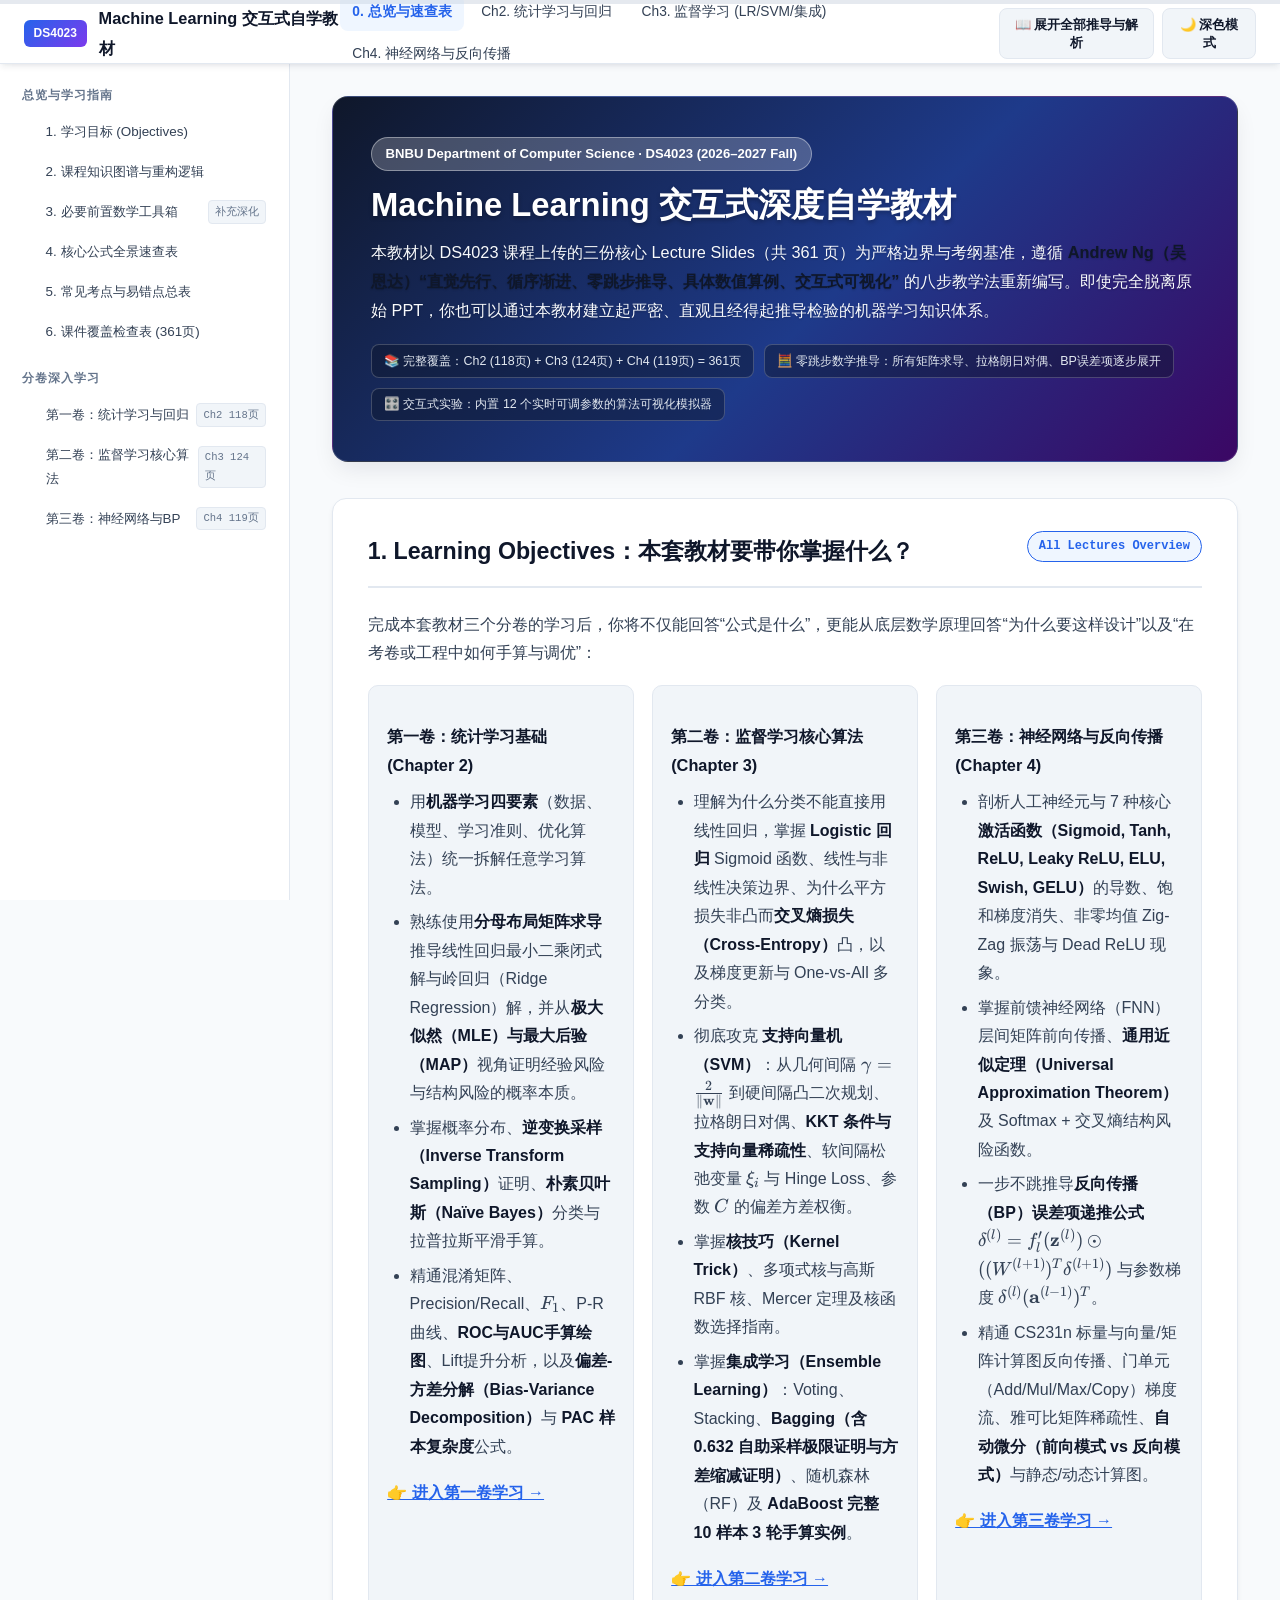
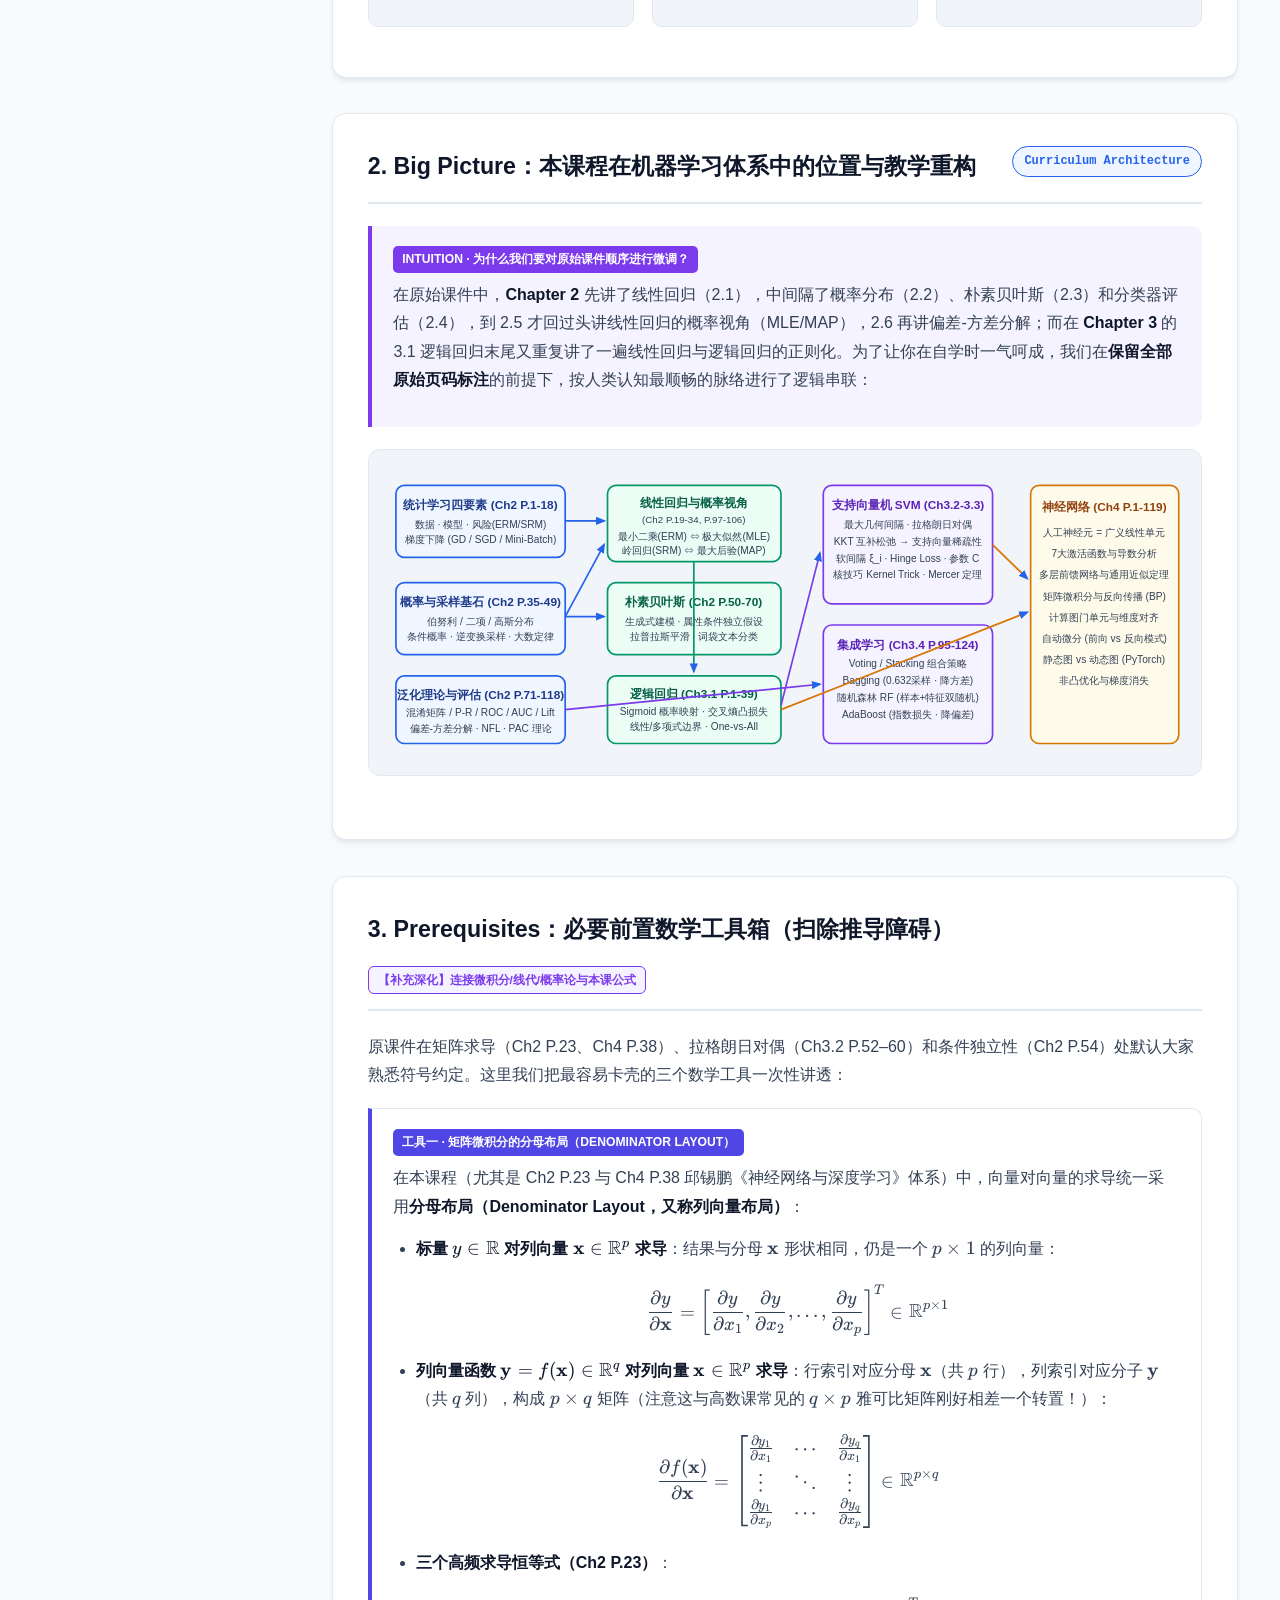
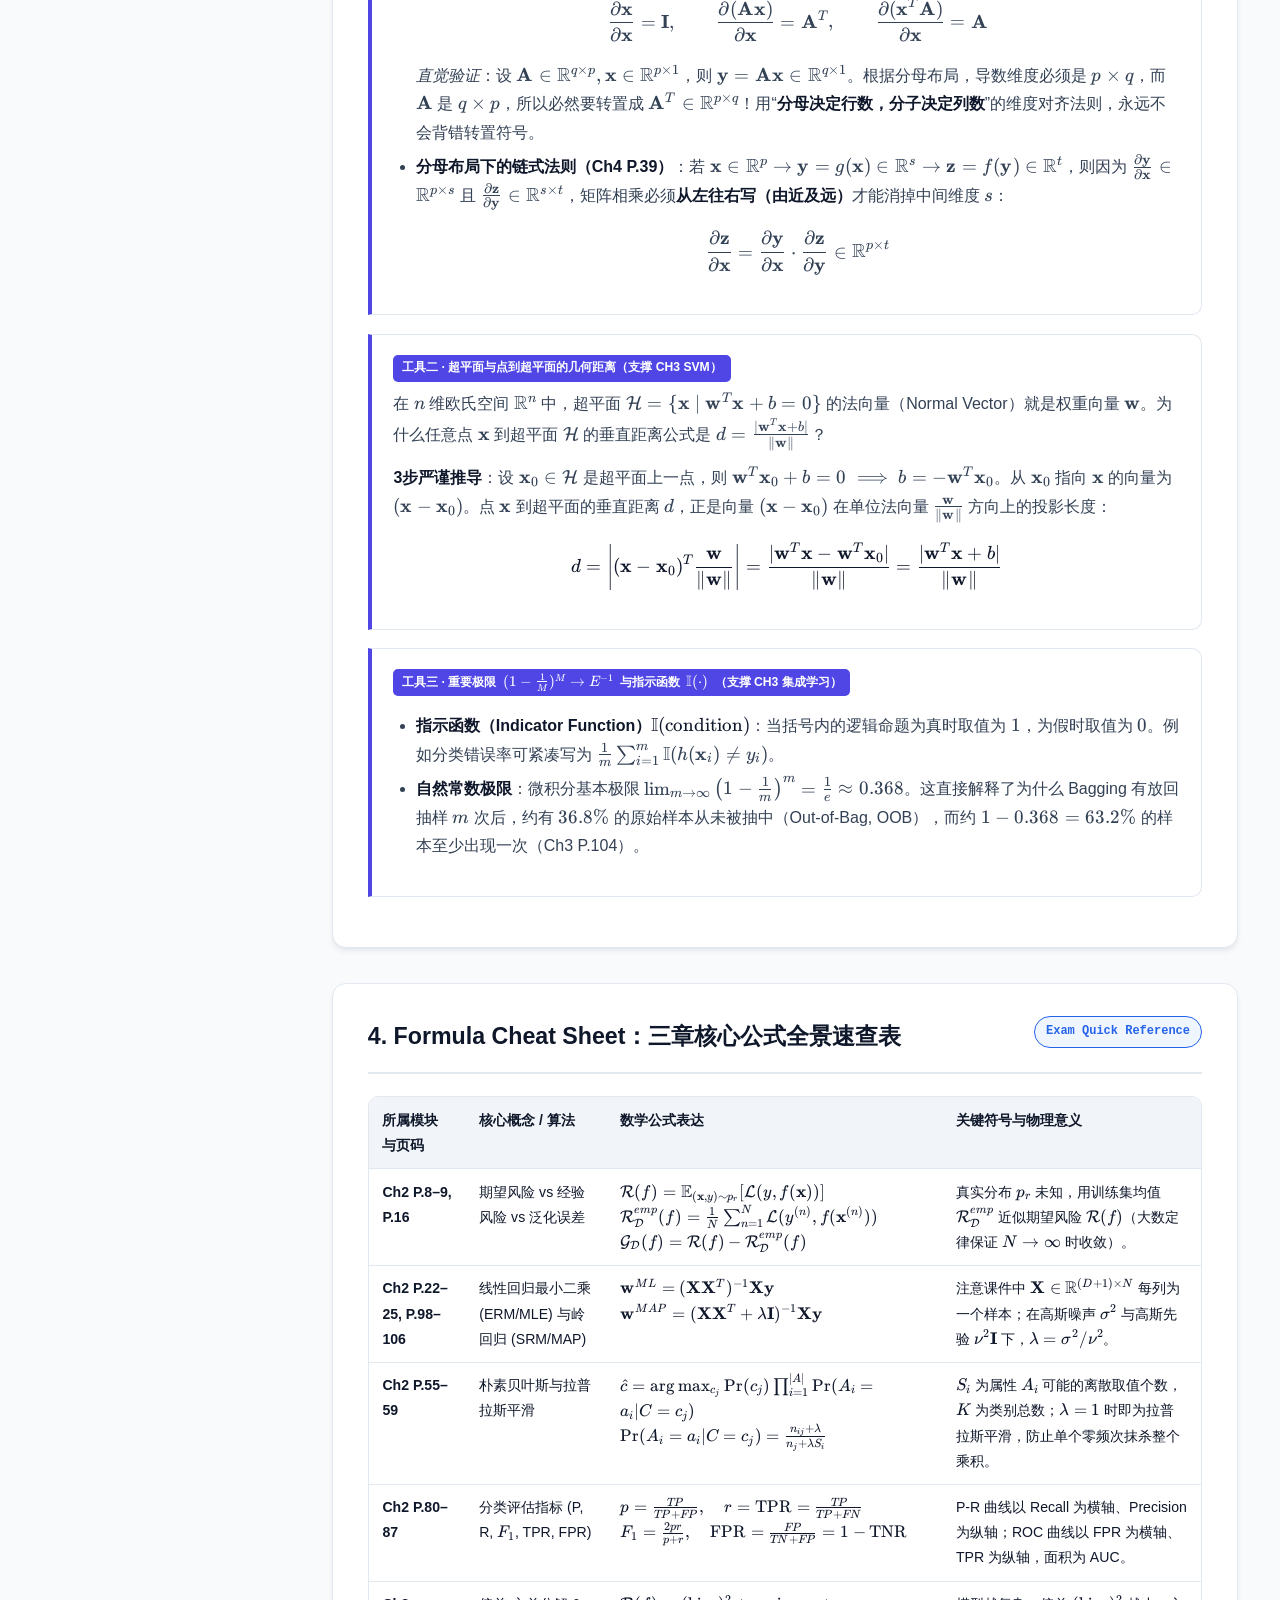
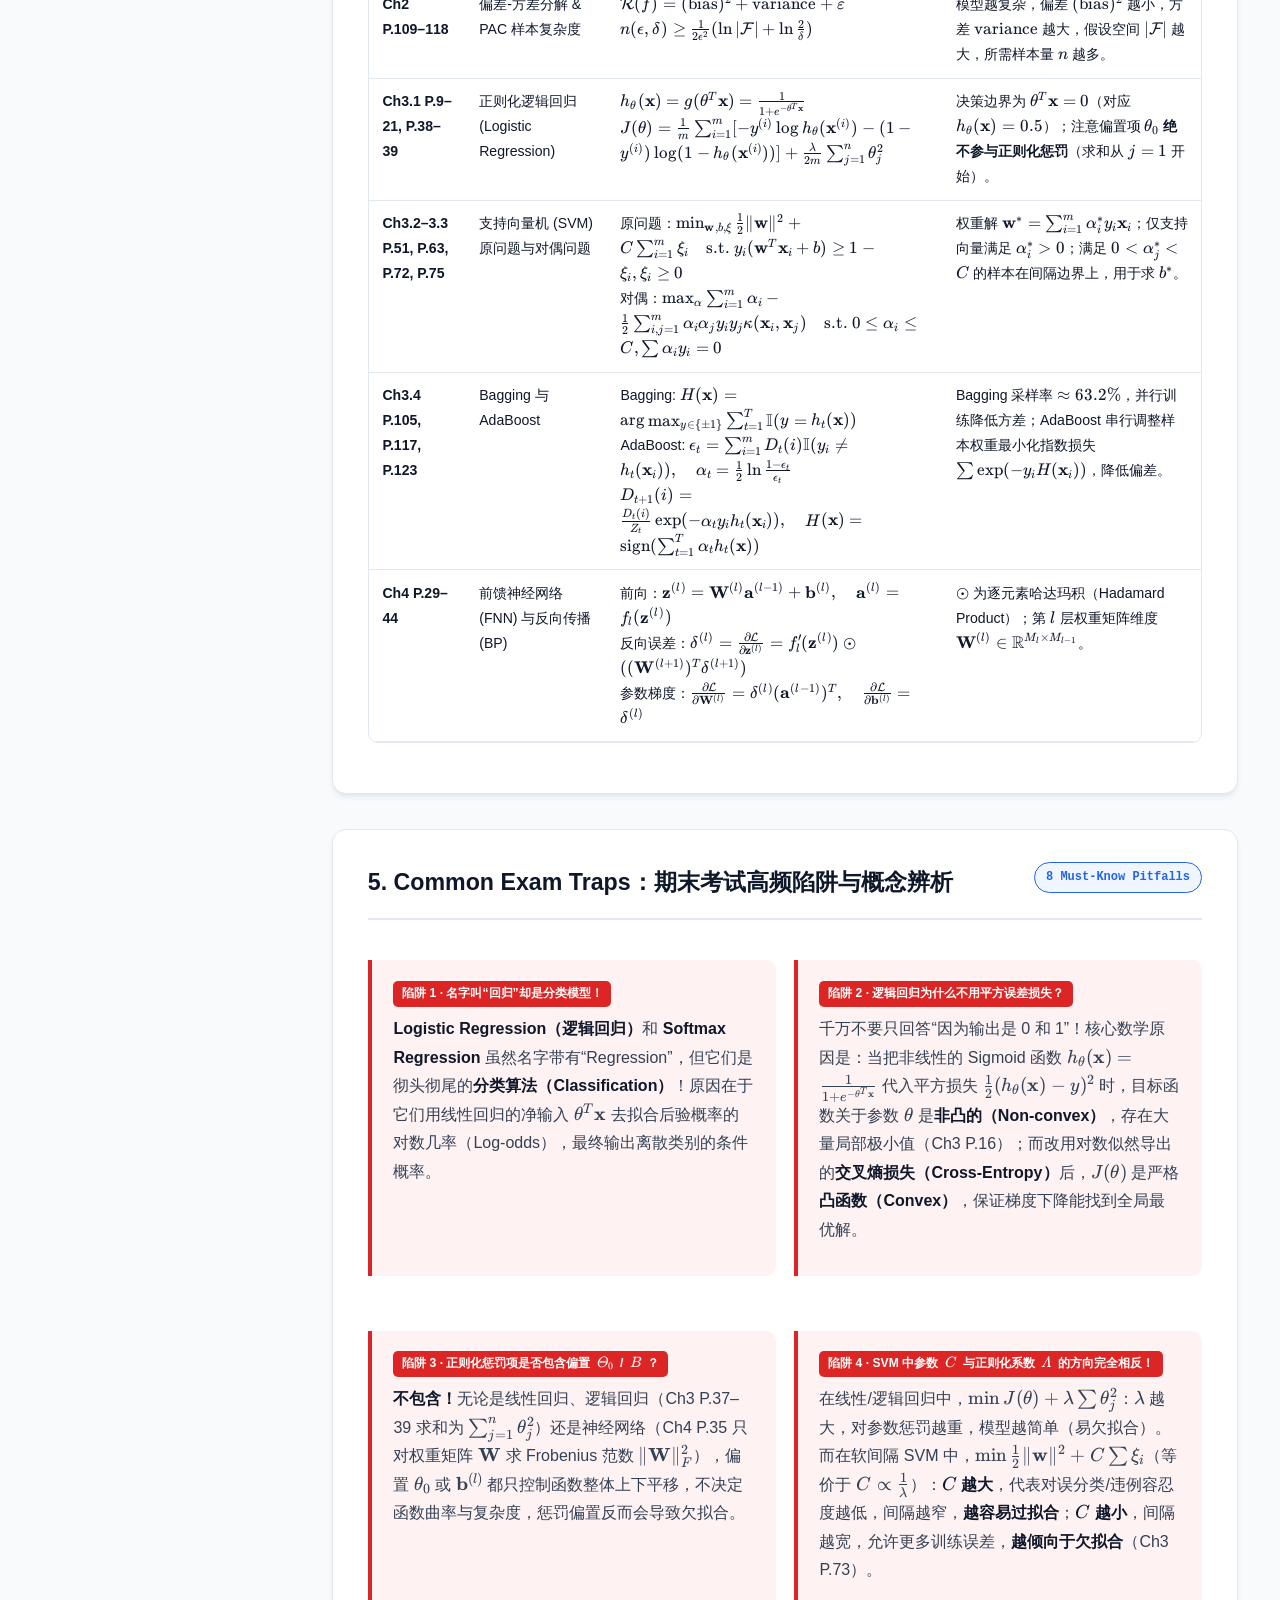
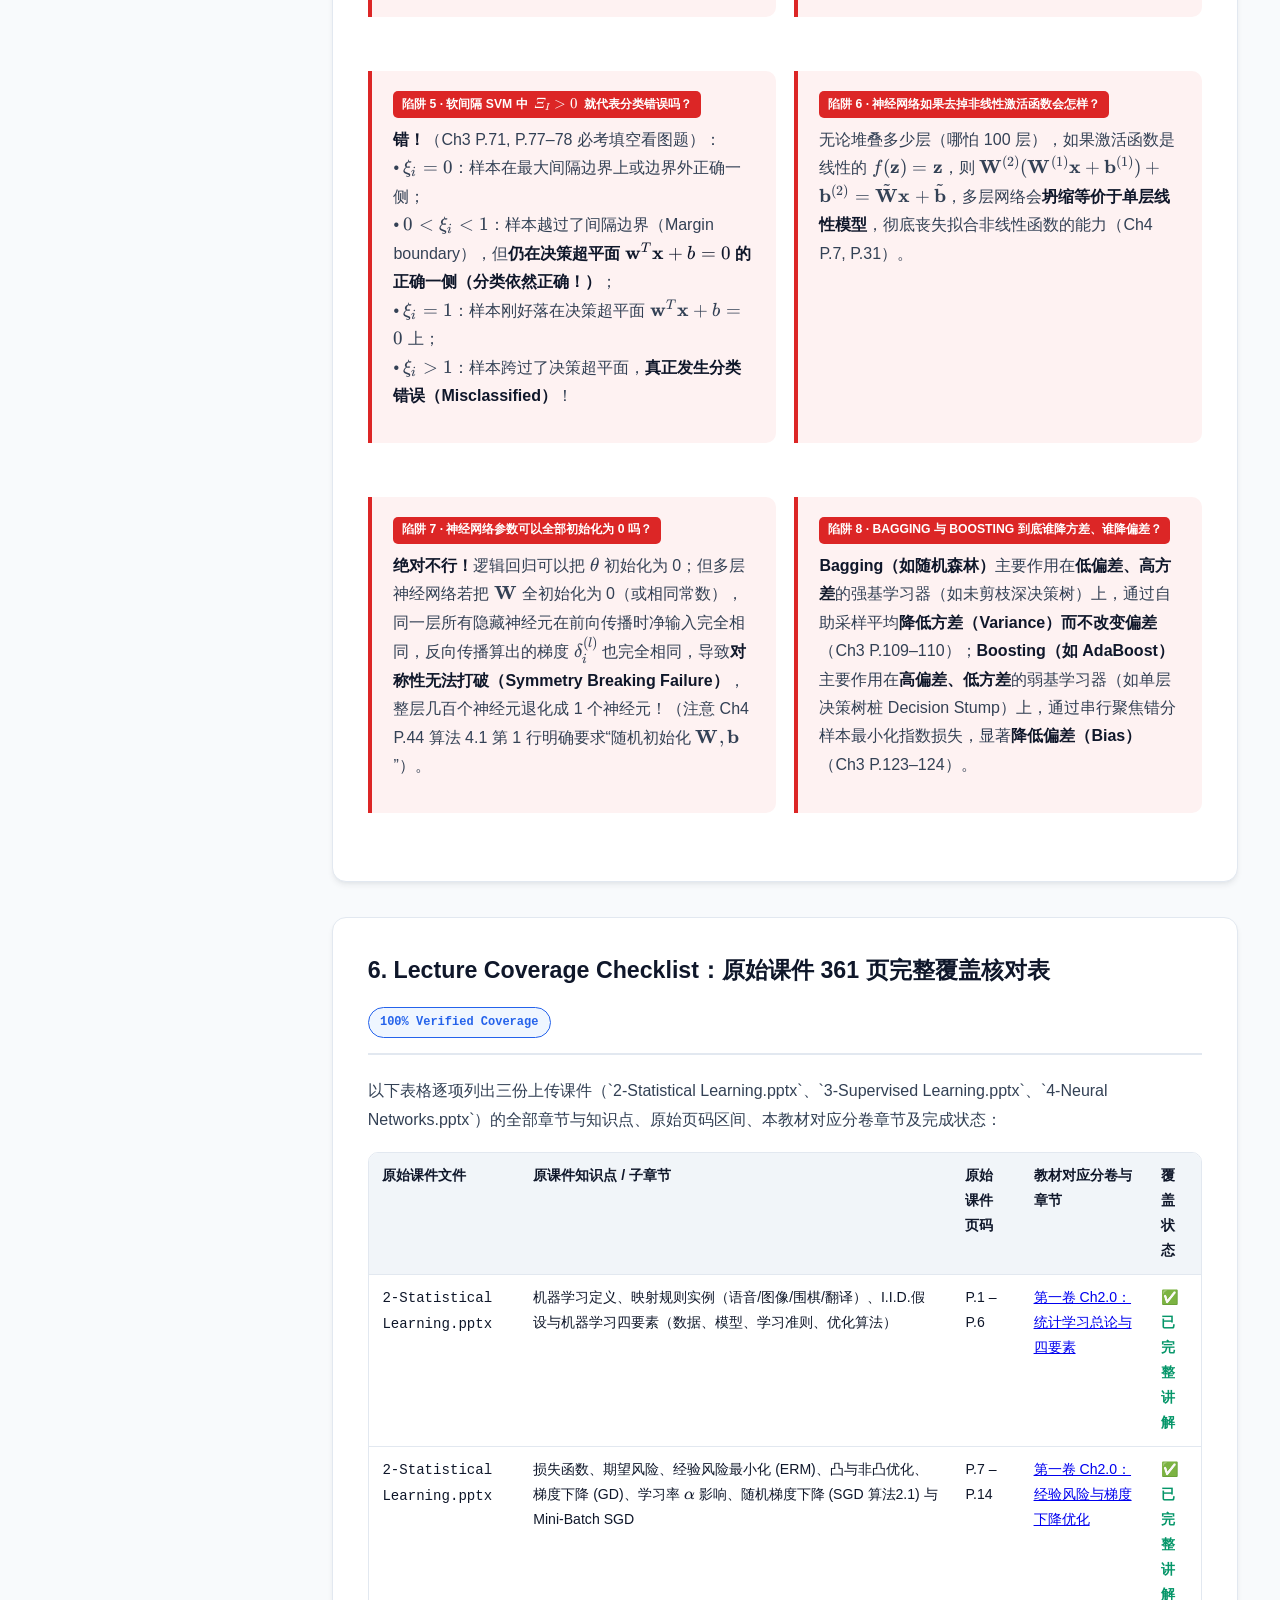
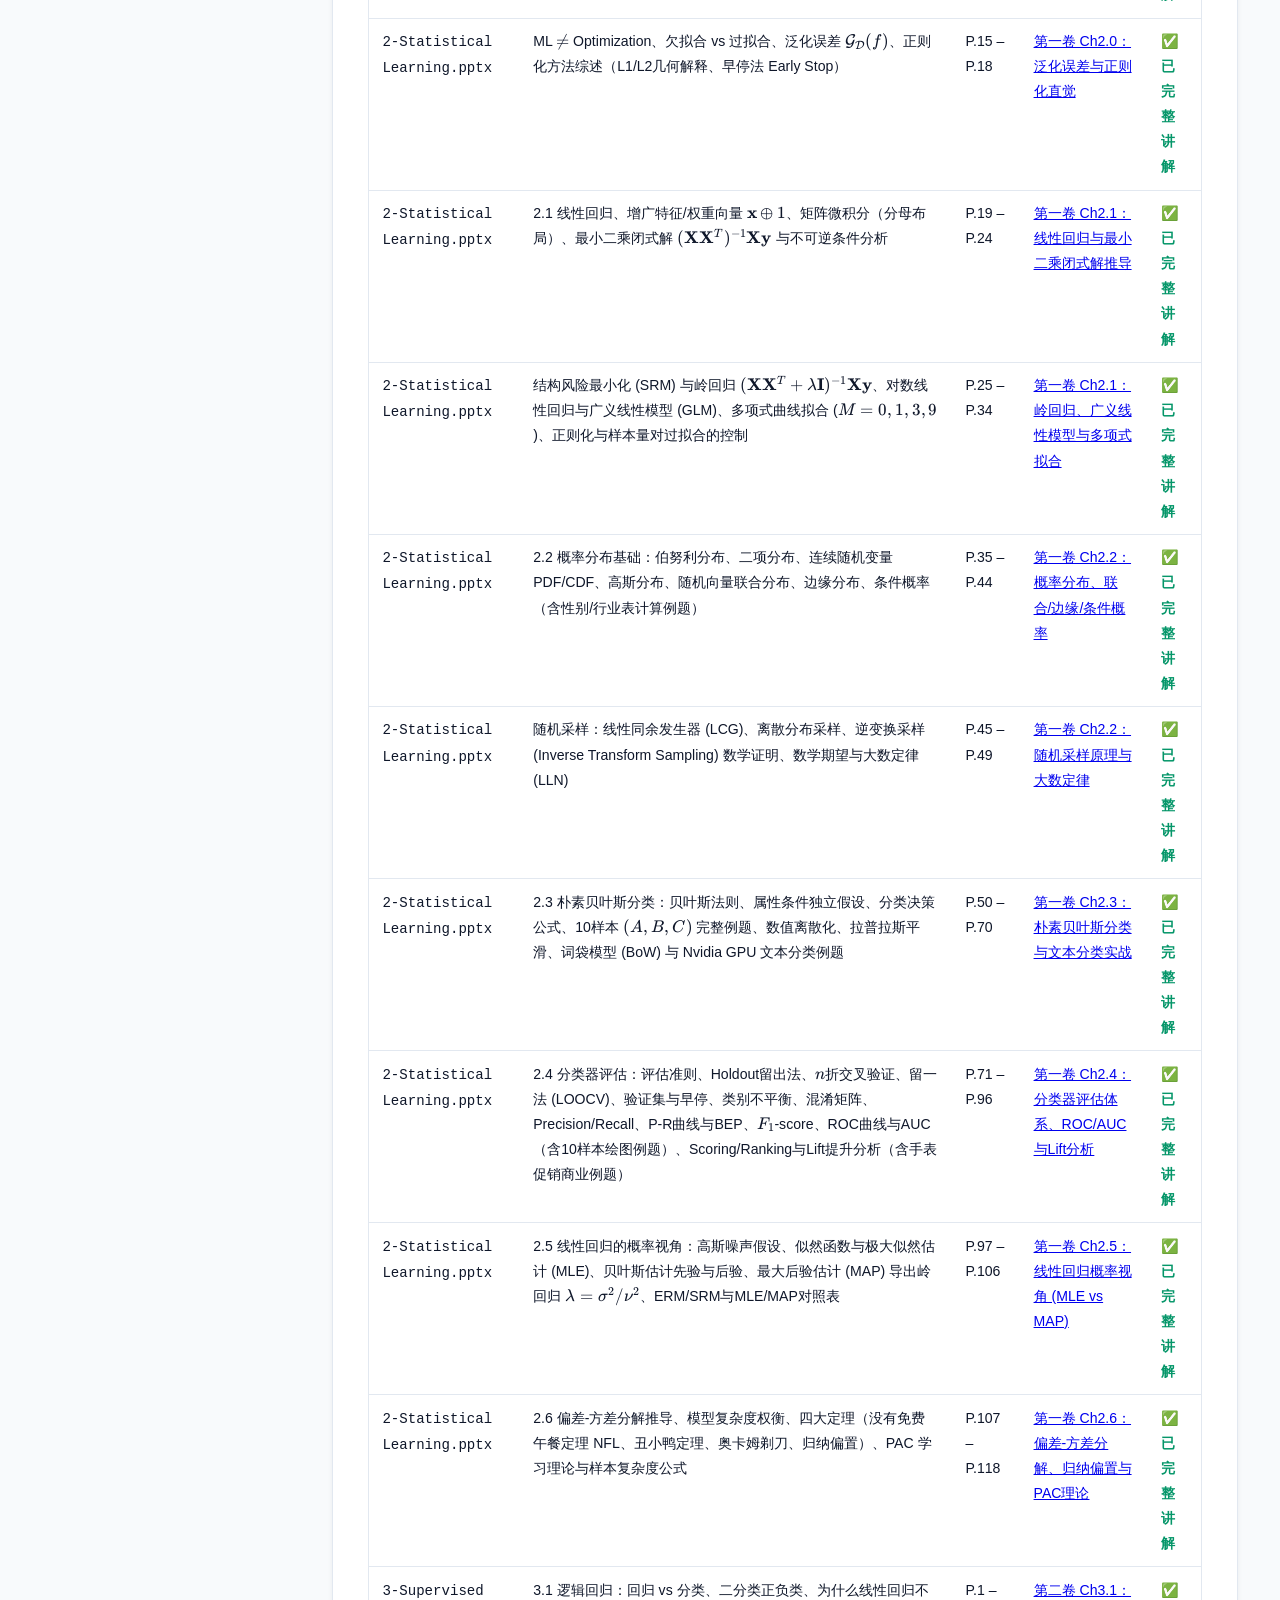
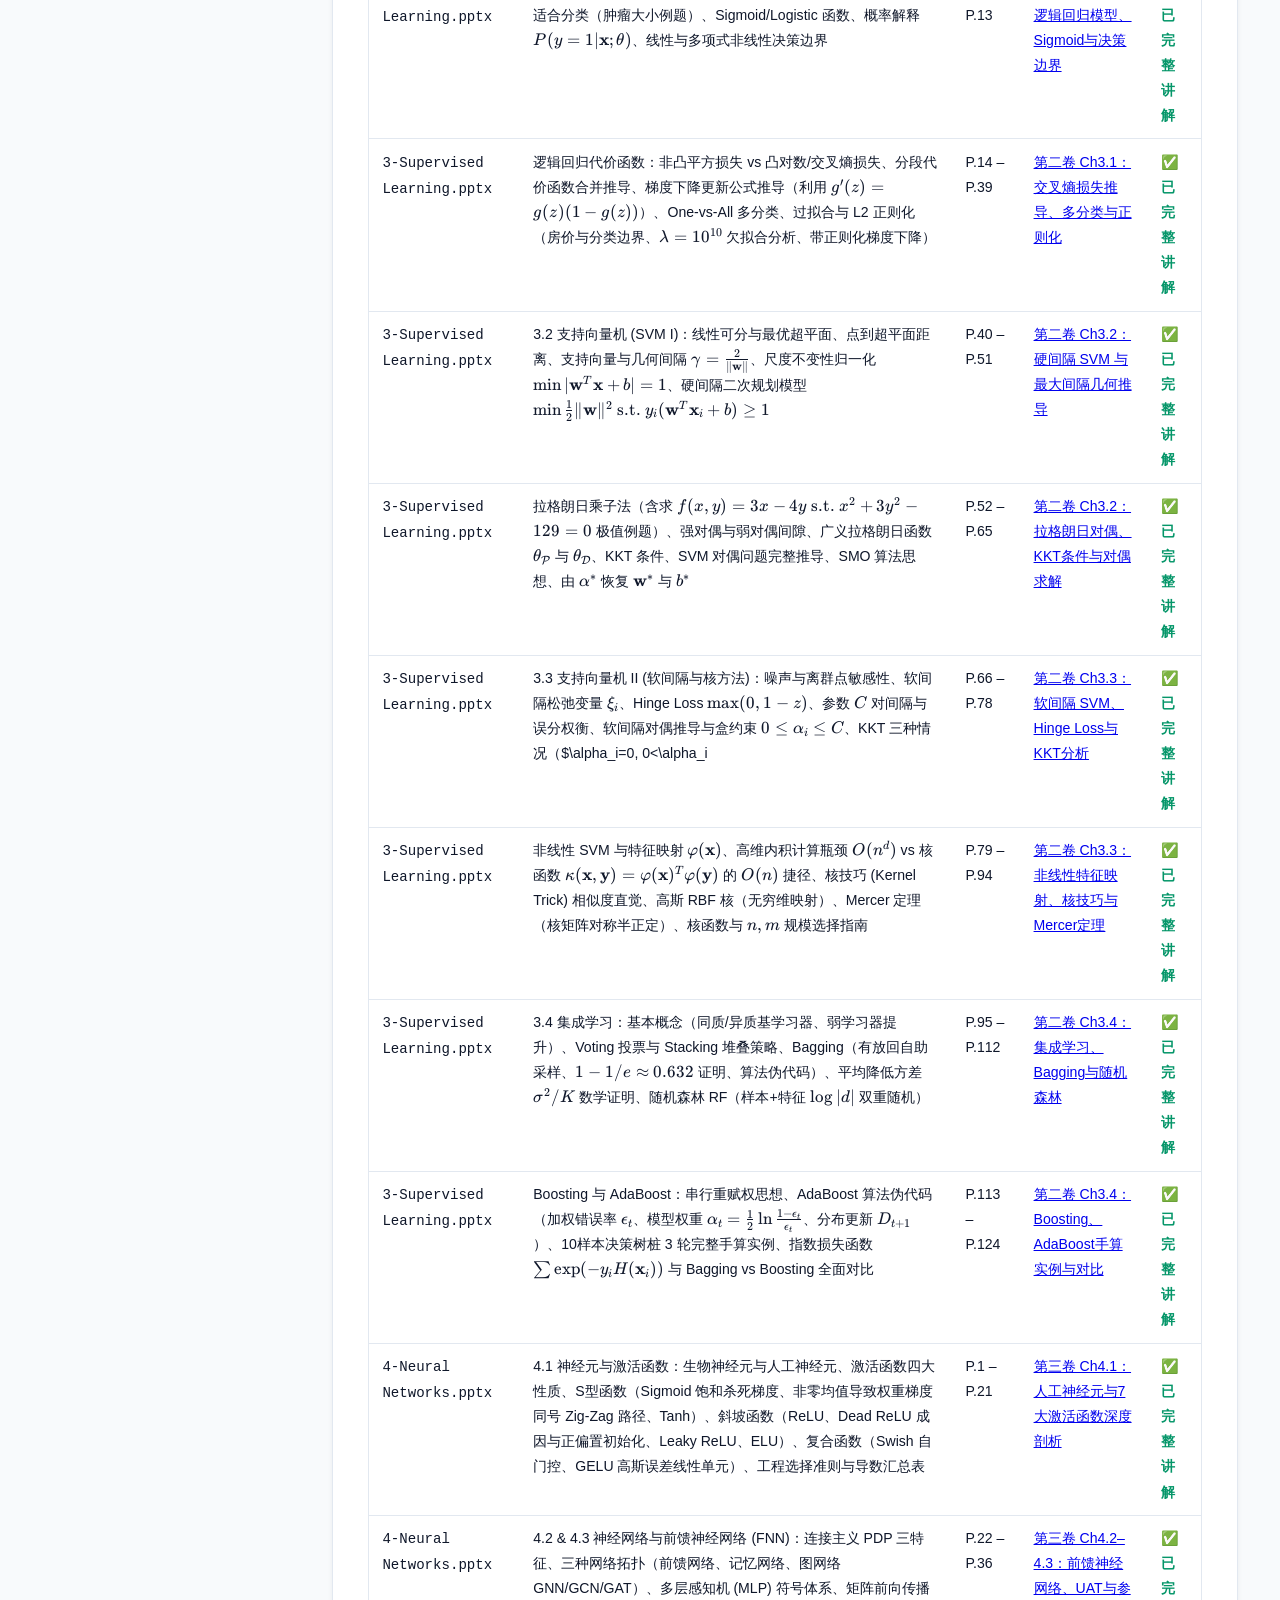
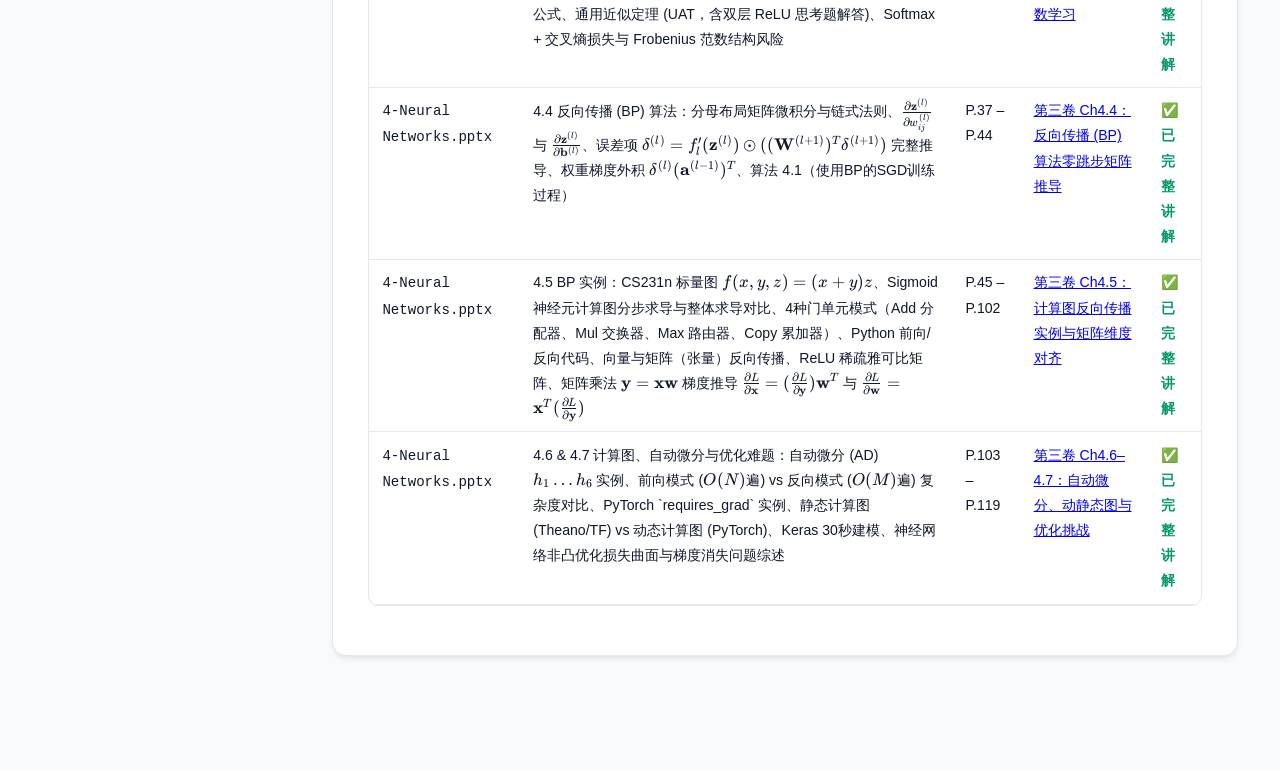
==== index.html @ c7b8f581 "Publish four ML revision pages with mobile layout and local formula assets" ====
<!DOCTYPE html>
<html lang="zh-CN" data-theme="light">
<head>
  <meta charset="UTF-8" />
  <meta name="viewport" content="width=device-width, initial-scale=1.0" />
  <title>DS4023 Machine Learning 交互式自学教材 — 总览与导航中心</title>
  <link rel="stylesheet" href="katex.min.css" />
  <script defer src="katex.min.js"></script>
  <script defer src="auto-render.min.js"></script>
  <style>
    :root {
      --bg: #f8fafc; --bg-card: #ffffff; --bg-subtle: #f1f5f9;
      --text: #0f172a; --text-secondary: #334155; --text-muted: #64748b;
      --border: #e2e8f0; --primary: #2563eb; --primary-light: #eff6ff; --primary-dark: #1d4ed8;
      --accent: #7c3aed; --accent-light: #f5f3ff; --success: #059669; --success-light: #ecfdf5;
      --warning: #d97706; --warning-light: #fffbeb; --danger: #dc2626; --danger-light: #fef2f2;
      --code-bg: #1e293b; --code-text: #f8fafc;
      --shadow: 0 4px 6px -1px rgba(15,23,42,0.07), 0 2px 4px -2px rgba(15,23,42,0.05);
      --shadow-lg: 0 10px 25px -5px rgba(15,23,42,0.1);
    }
    [data-theme="dark"] {
      --bg: #0b1120; --bg-card: #1e293b; --bg-subtle: #0f172a;
      --text: #f1f5f9; --text-secondary: #cbd5e1; --text-muted: #94a3b8;
      --border: #334155; --primary: #60a5fa; --primary-light: rgba(59,130,246,0.15); --primary-dark: #93c5fd;
      --accent: #a78bfa; --accent-light: rgba(124,58,237,0.15); --success: #34d399; --success-light: rgba(5,150,105,0.15);
      --warning: #fbbf24; --warning-light: rgba(217,119,6,0.15); --danger: #f87171; --danger-light: rgba(220,38,38,0.15);
      --code-bg: #020617; --code-text: #e2e8f0;
      --shadow: 0 4px 6px -1px rgba(0,0,0,0.4); --shadow-lg: 0 10px 25px -5px rgba(0,0,0,0.5);
    }
    * { box-sizing: border-box; margin: 0; padding: 0; }
    html { scroll-behavior: smooth; font-size: 16px; }
    body {
      font-family: -apple-system, BlinkMacSystemFont, "Segoe UI", "PingFang SC", "Hiragino Sans GB", "Microsoft YaHei", sans-serif;
      background: var(--bg); color: var(--text); line-height: 1.78; transition: background 0.25s, color 0.25s;
    }
    #progress-container { position: fixed; top: 0; left: 0; width: 100%; height: 4px; background: rgba(148,163,184,0.2); z-index: 2000; }
    #progress-bar { height: 100%; width: 0%; background: linear-gradient(90deg, #2563eb, #7c3aed, #ec4899); }
    .top-nav {
      position: fixed; top: 4px; left: 0; right: 0; height: 60px; background: var(--bg-card);
      border-bottom: 1px solid var(--border); display: flex; align-items: center; justify-content: space-between;
      padding: 0 1.5rem; z-index: 1500; box-shadow: var(--shadow);
    }
    .brand { display: flex; align-items: center; gap: 0.75rem; font-weight: 700; font-size: 1.02rem; color: var(--text); text-decoration: none; }
    .brand-badge { background: linear-gradient(135deg, #2563eb, #7c3aed); color: #fff; font-size: 0.75rem; padding: 0.2rem 0.6rem; border-radius: 6px; font-weight: 600; }
    .nav-links { display: flex; align-items: center; gap: 0.35rem; flex-wrap: wrap; }
    .nav-link { text-decoration: none; color: var(--text-secondary); font-size: 0.86rem; font-weight: 500; padding: 0.38rem 0.75rem; border-radius: 8px; transition: all 0.2s; }
    .nav-link:hover, .nav-link.active { background: var(--primary-light); color: var(--primary); font-weight: 600; }
    .nav-controls { display: flex; align-items: center; gap: 0.5rem; }
    .btn-icon { background: var(--bg-subtle); border: 1px solid var(--border); color: var(--text); padding: 0.38rem 0.75rem; border-radius: 8px; cursor: pointer; font-size: 0.82rem; font-weight: 600; }
    .btn-icon:hover { border-color: var(--primary); color: var(--primary); }
    .layout { display: flex; margin-top: 64px; min-height: calc(100vh - 64px); }
    .sidebar {
      width: 290px; background: var(--bg-card); border-right: 1px solid var(--border);
      position: fixed; top: 64px; bottom: 0; left: 0; overflow-y: auto; padding: 1.3rem 0.9rem; z-index: 1000;
    }
    .sidebar-title { font-size: 0.74rem; text-transform: uppercase; letter-spacing: 0.08em; color: var(--text-muted); font-weight: 700; margin: 1rem 0 0.5rem; padding-left: 0.5rem; }
    .sidebar-title:first-child { margin-top: 0; }
    .toc-list { list-style: none; }
    .toc-item { margin-bottom: 0.2rem; }
    .toc-link { display: flex; align-items: center; justify-content: space-between; text-decoration: none; color: var(--text-secondary); font-size: 0.84rem; padding: 0.4rem 0.55rem; border-radius: 6px; }
    .toc-link:hover, .toc-link.active { background: var(--primary-light); color: var(--primary); font-weight: 600; }
    .slide-tag { font-size: 0.66rem; background: var(--bg-subtle); color: var(--text-muted); padding: 0.08rem 0.38rem; border-radius: 4px; border: 1px solid var(--border); font-family: monospace; }
    .main-content { margin-left: 290px; flex: 1; max-width: 1080px; padding: 2rem 2.6rem 5rem; }
    .hero { background: linear-gradient(135deg, #0f172a 0%, #1e3a8a 55%, #3b0764 100%); color: #ffffff !important; padding: 2.5rem 2.4rem; border-radius: 16px; margin-bottom: 2.2rem; box-shadow: var(--shadow-lg); border: 1px solid rgba(255,255,255,0.15); }
    .hero-eyebrow { display: inline-block; background: rgba(255,255,255,0.22); color: #ffffff !important; border: 1px solid rgba(255,255,255,0.38); padding: 0.28rem 0.85rem; border-radius: 999px; font-size: 0.82rem; font-weight: 700; margin-bottom: 0.85rem; }
    .hero h1 { font-size: 2.05rem; line-height: 1.25; margin-bottom: 0.75rem; font-weight: 800; color: #ffffff !important; text-shadow: 0 2px 4px rgba(0,0,0,0.3); }
    .hero p { color: #f8fafc !important; opacity: 1; font-size: 1.02rem; max-width: 880px; font-weight: 500; text-shadow: 0 1px 2px rgba(0,0,0,0.2); }
    .hero-meta { display: flex; flex-wrap: wrap; gap: 0.6rem; margin-top: 1.2rem; }
    .hero-pill { background: rgba(15,23,42,0.45); border: 1px solid rgba(255,255,255,0.2); padding: 0.3rem 0.75rem; border-radius: 8px; font-size: 0.78rem; color: #e2e8f0; }
    .chapter-section { background: var(--bg-card); border: 1px solid var(--border); border-radius: 14px; padding: 2rem 2.2rem; margin-bottom: 2.2rem; box-shadow: var(--shadow); }
    .section-header { display: flex; align-items: flex-start; justify-content: space-between; gap: 1rem; border-bottom: 2px solid var(--border); padding-bottom: 0.9rem; margin-bottom: 1.4rem; flex-wrap: wrap; }
    .section-title { font-size: 1.45rem; font-weight: 800; color: var(--text); }
    .slide-badge { background: var(--primary-light); color: var(--primary); border: 1px solid var(--primary); font-size: 0.75rem; font-weight: 700; padding: 0.25rem 0.7rem; border-radius: 999px; font-family: monospace; }
    .supplement-badge { background: var(--accent-light); color: var(--accent); border: 1px solid var(--accent); font-size: 0.72rem; font-weight: 700; padding: 0.18rem 0.55rem; border-radius: 6px; }
    h3 { font-size: 1.2rem; font-weight: 700; margin: 1.5rem 0 0.75rem; color: var(--text); }
    h4 { font-size: 1.02rem; font-weight: 700; margin: 1.1rem 0 0.45rem; color: var(--text); }
    p { margin-bottom: 0.9rem; color: var(--text-secondary); }
    ul, ol { margin: 0.5rem 0 1.1rem 1.4rem; color: var(--text-secondary); }
    li { margin-bottom: 0.38rem; }
    strong { color: var(--text); font-weight: 600; }
    .step-box { border-left: 4px solid var(--primary); background: var(--bg-subtle); border-radius: 0 10px 10px 0; padding: 1.1rem 1.35rem; margin: 1.15rem 0; }
    .step-label { display: inline-flex; align-items: center; gap: 0.4rem; font-size: 0.76rem; font-weight: 800; text-transform: uppercase; margin-bottom: 0.5rem; padding: 0.16rem 0.55rem; border-radius: 5px; }
    .step-why { border-left-color: #2563eb; background: var(--primary-light); } .step-why .step-label { background: #2563eb; color: #fff; }
    .step-intuition { border-left-color: #7c3aed; background: var(--accent-light); } .step-intuition .step-label { background: #7c3aed; color: #fff; }
    .step-math { border-left-color: #4f46e5; background: var(--bg-card); border: 1px solid var(--border); border-left: 4px solid #4f46e5; } .step-math .step-label { background: #4f46e5; color: #fff; }
    .step-example { border-left-color: #059669; background: var(--success-light); } .step-example .step-label { background: #059669; color: #fff; }
    .step-mistake { border-left-color: #dc2626; background: var(--danger-light); } .step-mistake .step-label { background: #dc2626; color: #fff; }
    .step-supplement { border-left-color: #d97706; background: var(--warning-light); } .step-supplement .step-label { background: #d97706; color: #fff; }
    .grid-3 { display: grid; grid-template-columns: repeat(auto-fit, minmax(260px, 1fr)); gap: 1.1rem; margin: 1.1rem 0; }
    .grid-2 { display: grid; grid-template-columns: repeat(auto-fit, minmax(300px, 1fr)); gap: 1.1rem; margin: 1.1rem 0; }
    .info-card { background: var(--bg-subtle); border: 1px solid var(--border); border-radius: 10px; padding: 1.15rem; }
    .table-wrap { overflow-x: auto; margin: 1.1rem 0; border-radius: 10px; border: 1px solid var(--border); }
    table { width: 100%; border-collapse: collapse; font-size: 0.88rem; }
    th, td { padding: 0.65rem 0.85rem; border-bottom: 1px solid var(--border); text-align: left; vertical-align: top; }
    th { background: var(--bg-subtle); font-weight: 700; color: var(--text); }
    details.collapsible { border: 1px solid var(--border); border-radius: 10px; background: var(--bg-card); margin: 0.95rem 0; overflow: hidden; }
    details.collapsible summary { padding: 0.8rem 1.1rem; font-weight: 700; cursor: pointer; background: var(--bg-subtle); display: flex; justify-content: space-between; list-style: none; }
    details.collapsible summary::-webkit-details-marker { display: none; }
    details.collapsible summary::after { content: "▼ 展开详情"; font-size: 0.75rem; color: var(--primary); }
    details.collapsible[open] summary::after { content: "▲ 收起"; }
    details.collapsible .collapsible-body { padding: 1.1rem 1.35rem; border-top: 1px solid var(--border); }
    .status-ok { color: var(--success); font-weight: 700; }
    @media (max-width: 960px) { .sidebar { display: none; } .main-content { margin-left: 0; padding: 1.2rem; } }
  </style>
  <link rel="stylesheet" href="reading.css">
</head>
<body>
  <div id="progress-container"><div id="progress-bar"></div></div>
  <header class="top-nav">
    <a href="index.html" class="brand">
      <span class="brand-badge">DS4023</span>
      <span>Machine Learning 交互式自学教材</span>
    </a>
    <nav class="nav-links">
      <a href="index.html" class="nav-link active">0. 总览与速查表</a>
      <a href="chapter2-statistical-learning.html" class="nav-link">Ch2. 统计学习与回归</a>
      <a href="chapter3-supervised-learning.html" class="nav-link">Ch3. 监督学习 (LR/SVM/集成)</a>
      <a href="chapter4-neural-networks.html" class="nav-link">Ch4. 神经网络与反向传播</a>
    </nav>
    <div class="nav-controls">
      <button id="expand-all-btn" class="btn-icon">📖 展开全部推导与解析</button>
      <button id="theme-toggle" class="btn-icon">🌙 深色模式</button>
    </div>
  </header>

  <div class="layout">
    <aside class="sidebar">
      <div class="sidebar-title">总览与学习指南</div>
      <ul class="toc-list">
        <li class="toc-item"><a href="#sec-objectives" class="toc-link">1. 学习目标 (Objectives)</a></li>
        <li class="toc-item"><a href="#sec-big-picture" class="toc-link">2. 课程知识图谱与重构逻辑</a></li>
        <li class="toc-item"><a href="#sec-prereq" class="toc-link">3. 必要前置数学工具箱 <span class="slide-tag">补充深化</span></a></li>
        <li class="toc-item"><a href="#sec-cheatsheet" class="toc-link">4. 核心公式全景速查表</a></li>
        <li class="toc-item"><a href="#sec-traps" class="toc-link">5. 常见考点与易错点总表</a></li>
        <li class="toc-item"><a href="#sec-checklist" class="toc-link">6. 课件覆盖检查表 (361页)</a></li>
      </ul>
      <div class="sidebar-title">分卷深入学习</div>
      <ul class="toc-list">
        <li class="toc-item"><a href="chapter2-statistical-learning.html" class="toc-link">第一卷：统计学习与回归 <span class="slide-tag">Ch2 118页</span></a></li>
        <li class="toc-item"><a href="chapter3-supervised-learning.html" class="toc-link">第二卷：监督学习核心算法 <span class="slide-tag">Ch3 124页</span></a></li>
        <li class="toc-item"><a href="chapter4-neural-networks.html" class="toc-link">第三卷：神经网络与BP <span class="slide-tag">Ch4 119页</span></a></li>
      </ul>
    </aside>

    <main class="main-content">
      <section class="hero">
        <span class="hero-eyebrow">BNBU Department of Computer Science · DS4023 (2026–2027 Fall)</span>
        <h1>Machine Learning 交互式深度自学教材</h1>
        <p>本教材以 DS4023 课程上传的三份核心 Lecture Slides（共 361 页）为严格边界与考纲基准，遵循 <strong>Andrew Ng（吴恩达）“直觉先行、循序渐进、零跳步推导、具体数值算例、交互式可视化”</strong> 的八步教学法重新编写。即使完全脱离原始 PPT，你也可以通过本教材建立起严密、直观且经得起推导检验的机器学习知识体系。</p>
        <div class="hero-meta">
          <span class="hero-pill">📚 完整覆盖：Ch2 (118页) + Ch3 (124页) + Ch4 (119页) = 361页</span>
          <span class="hero-pill">🧮 零跳步数学推导：所有矩阵求导、拉格朗日对偶、BP误差项逐步展开</span>
          <span class="hero-pill">🎛️ 交互式实验：内置 12 个实时可调参数的算法可视化模拟器</span>
        </div>
      </section>

      <!-- 1. Learning Objectives -->
      <section id="sec-objectives" class="chapter-section">
        <div class="section-header">
          <h2 class="section-title">1. Learning Objectives：本套教材要带你掌握什么？</h2>
          <span class="slide-badge">All Lectures Overview</span>
        </div>
        <p>完成本套教材三个分卷的学习后，你将不仅能回答“公式是什么”，更能从底层数学原理回答“为什么要这样设计”以及“在考卷或工程中如何手算与调优”：</p>
        <div class="grid-3">
          <div class="info-card">
            <h4>第一卷：统计学习基础 (Chapter 2)</h4>
            <ul>
              <li>用<strong>机器学习四要素</strong>（数据、模型、学习准则、优化算法）统一拆解任意学习算法。</li>
              <li>熟练使用<strong>分母布局矩阵求导</strong>推导线性回归最小二乘闭式解与岭回归（Ridge Regression）解，并从<strong>极大似然（MLE）与最大后验（MAP）</strong>视角证明经验风险与结构风险的概率本质。</li>
              <li>掌握概率分布、<strong>逆变换采样（Inverse Transform Sampling）</strong>证明、<strong>朴素贝叶斯（Naïve Bayes）</strong>分类与拉普拉斯平滑手算。</li>
              <li>精通混淆矩阵、Precision/Recall、$F_1$、P-R曲线、<strong>ROC与AUC手算绘图</strong>、Lift提升分析，以及<strong>偏差-方差分解（Bias-Variance Decomposition）</strong>与 <strong>PAC 样本复杂度</strong>公式。</li>
            </ul>
            <p style="margin-top:0.6rem;"><a href="chapter2-statistical-learning.html" style="color:var(--primary);font-weight:700;">👉 进入第一卷学习 &rarr;</a></p>
          </div>
          <div class="info-card">
            <h4>第二卷：监督学习核心算法 (Chapter 3)</h4>
            <ul>
              <li>理解为什么分类不能直接用线性回归，掌握 <strong>Logistic 回归</strong> Sigmoid 函数、线性与非线性决策边界、为什么平方损失非凸而<strong>交叉熵损失（Cross-Entropy）</strong>凸，以及梯度更新与 One-vs-All 多分类。</li>
              <li>彻底攻克 <strong>支持向量机（SVM）</strong>：从几何间隔 $\gamma = \frac{2}{\|\mathbf{w}\|}$ 到硬间隔凸二次规划、拉格朗日对偶、<strong>KKT 条件与支持向量稀疏性</strong>、软间隔松弛变量 $\xi_i$ 与 Hinge Loss、参数 $C$ 的偏差方差权衡。</li>
              <li>掌握<strong>核技巧（Kernel Trick）</strong>、多项式核与高斯 RBF 核、Mercer 定理及核函数选择指南。</li>
              <li>掌握<strong>集成学习（Ensemble Learning）</strong>：Voting、Stacking、<strong>Bagging（含 0.632 自助采样极限证明与方差缩减证明）</strong>、随机森林（RF）及 <strong>AdaBoost 完整 10 样本 3 轮手算实例</strong>。</li>
            </ul>
            <p style="margin-top:0.6rem;"><a href="chapter3-supervised-learning.html" style="color:var(--primary);font-weight:700;">👉 进入第二卷学习 &rarr;</a></p>
          </div>
          <div class="info-card">
            <h4>第三卷：神经网络与反向传播 (Chapter 4)</h4>
            <ul>
              <li>剖析人工神经元与 7 种核心<strong>激活函数（Sigmoid, Tanh, ReLU, Leaky ReLU, ELU, Swish, GELU）</strong>的导数、饱和梯度消失、非零均值 Zig-Zag 振荡与 Dead ReLU 现象。</li>
              <li>掌握前馈神经网络（FNN）层间矩阵前向传播、<strong>通用近似定理（Universal Approximation Theorem）</strong>及 Softmax + 交叉熵结构风险函数。</li>
              <li>一步不跳推导<strong>反向传播（BP）误差项递推公式</strong> $\delta^{(l)} = f_l'(\mathbf{z}^{(l)}) \odot ((W^{(l+1)})^T\delta^{(l+1)})$ 与参数梯度 $\delta^{(l)}(\mathbf{a}^{(l-1)})^T$。</li>
              <li>精通 CS231n 标量与向量/矩阵计算图反向传播、门单元（Add/Mul/Max/Copy）梯度流、雅可比矩阵稀疏性、<strong>自动微分（前向模式 vs 反向模式）</strong>与静态/动态计算图。</li>
            </ul>
            <p style="margin-top:0.6rem;"><a href="chapter4-neural-networks.html" style="color:var(--primary);font-weight:700;">👉 进入第三卷学习 &rarr;</a></p>
          </div>
        </div>
      </section>

      <!-- 2. Big Picture -->
      <section id="sec-big-picture" class="chapter-section">
        <div class="section-header">
          <h2 class="section-title">2. Big Picture：本课程在机器学习体系中的位置与教学重构</h2>
          <span class="slide-badge">Curriculum Architecture</span>
        </div>
        <div class="step-box step-intuition">
          <div class="step-label">Intuition · 为什么我们要对原始课件顺序进行微调？</div>
          <p>在原始课件中，<strong>Chapter 2</strong> 先讲了线性回归（2.1），中间隔了概率分布（2.2）、朴素贝叶斯（2.3）和分类器评估（2.4），到 2.5 才回过头讲线性回归的概率视角（MLE/MAP），2.6 再讲偏差-方差分解；而在 <strong>Chapter 3</strong> 的 3.1 逻辑回归末尾又重复讲了一遍线性回归与逻辑回归的正则化。为了让你在自学时一气呵成，我们在<strong>保留全部原始页码标注</strong>的前提下，按人类认知最顺畅的脉络进行了逻辑串联：</p>
        </div>

        <!-- SVG Knowledge Dependency Graph -->
        <div style="margin:1.4rem 0; overflow-x:auto; text-align:center;">
          <svg viewBox="0 0 960 360" style="max-width:100%; height:auto; background:var(--bg-subtle); border-radius:12px; border:1px solid var(--border); padding:10px;">
            <defs>
              <marker id="arrow" viewBox="0 0 10 10" refX="8" refY="5" markerWidth="6" markerHeight="6" orient="auto-start-reverse">
                <path d="M 0 1 L 10 5 L 0 9 z" fill="#2563eb" />
              </marker>
            </defs>
            <rect x="20" y="30" width="200" height="85" rx="10" fill="#eff6ff" stroke="#2563eb" stroke-width="2"/>
            <text x="120" y="58" text-anchor="middle" font-weight="bold" font-size="14" fill="#1e3a8a">统计学习四要素 (Ch2 P.1-18)</text>
            <text x="120" y="80" text-anchor="middle" font-size="12" fill="#334155">数据 · 模型 · 风险(ERM/SRM)</text>
            <text x="120" y="98" text-anchor="middle" font-size="12" fill="#334155">梯度下降 (GD / SGD / Mini-Batch)</text>

            <rect x="20" y="145" width="200" height="85" rx="10" fill="#eff6ff" stroke="#2563eb" stroke-width="2"/>
            <text x="120" y="173" text-anchor="middle" font-weight="bold" font-size="14" fill="#1e3a8a">概率与采样基石 (Ch2 P.35-49)</text>
            <text x="120" y="195" text-anchor="middle" font-size="12" fill="#334155">伯努利 / 二项 / 高斯分布</text>
            <text x="120" y="213" text-anchor="middle" font-size="12" fill="#334155">条件概率 · 逆变换采样 · 大数定律</text>

            <rect x="20" y="255" width="200" height="80" rx="10" fill="#eff6ff" stroke="#2563eb" stroke-width="2"/>
            <text x="120" y="283" text-anchor="middle" font-weight="bold" font-size="14" fill="#1e3a8a">泛化理论与评估 (Ch2 P.71-118)</text>
            <text x="120" y="303" text-anchor="middle" font-size="12" fill="#334155">混淆矩阵 / P-R / ROC / AUC / Lift</text>
            <text x="120" y="321" text-anchor="middle" font-size="12" fill="#334155">偏差-方差分解 · NFL · PAC 理论</text>

            <rect x="270" y="30" width="205" height="90" rx="10" fill="#ecfdf5" stroke="#059669" stroke-width="2"/>
            <text x="372" y="56" text-anchor="middle" font-weight="bold" font-size="14" fill="#065f46">线性回归与概率视角</text>
            <text x="372" y="75" text-anchor="middle" font-size="11.5" fill="#334155">(Ch2 P.19-34, P.97-106)</text>
            <text x="372" y="94" text-anchor="middle" font-size="12" fill="#334155">最小二乘(ERM) ⇔ 极大似然(MLE)</text>
            <text x="372" y="111" text-anchor="middle" font-size="12" fill="#334155">岭回归(SRM) ⇔ 最大后验(MAP)</text>

            <rect x="270" y="145" width="205" height="85" rx="10" fill="#ecfdf5" stroke="#059669" stroke-width="2"/>
            <text x="372" y="173" text-anchor="middle" font-weight="bold" font-size="14" fill="#065f46">朴素贝叶斯 (Ch2 P.50-70)</text>
            <text x="372" y="195" text-anchor="middle" font-size="12" fill="#334155">生成式建模 · 属性条件独立假设</text>
            <text x="372" y="213" text-anchor="middle" font-size="12" fill="#334155">拉普拉斯平滑 · 词袋文本分类</text>

            <rect x="270" y="255" width="205" height="80" rx="10" fill="#ecfdf5" stroke="#059669" stroke-width="2"/>
            <text x="372" y="281" text-anchor="middle" font-weight="bold" font-size="14" fill="#065f46">逻辑回归 (Ch3.1 P.1-39)</text>
            <text x="372" y="301" text-anchor="middle" font-size="12" fill="#334155">Sigmoid 概率映射 · 交叉熵凸损失</text>
            <text x="372" y="319" text-anchor="middle" font-size="12" fill="#334155">线性/多项式边界 · One-vs-All</text>

            <rect x="525" y="30" width="200" height="140" rx="10" fill="#f5f3ff" stroke="#7c3aed" stroke-width="2"/>
            <text x="625" y="58" text-anchor="middle" font-weight="bold" font-size="14" fill="#5b21b6">支持向量机 SVM (Ch3.2-3.3)</text>
            <text x="625" y="80" text-anchor="middle" font-size="12" fill="#334155">最大几何间隔 · 拉格朗日对偶</text>
            <text x="625" y="100" text-anchor="middle" font-size="12" fill="#334155">KKT 互补松弛 → 支持向量稀疏性</text>
            <text x="625" y="120" text-anchor="middle" font-size="12" fill="#334155">软间隔 ξ_i · Hinge Loss · 参数 C</text>
            <text x="625" y="140" text-anchor="middle" font-size="12" fill="#334155">核技巧 Kernel Trick · Mercer 定理</text>

            <rect x="525" y="195" width="200" height="140" rx="10" fill="#f5f3ff" stroke="#7c3aed" stroke-width="2"/>
            <text x="625" y="223" text-anchor="middle" font-weight="bold" font-size="14" fill="#5b21b6">集成学习 (Ch3.4 P.95-124)</text>
            <text x="625" y="245" text-anchor="middle" font-size="12" fill="#334155">Voting / Stacking 组合策略</text>
            <text x="625" y="265" text-anchor="middle" font-size="12" fill="#334155">Bagging (0.632采样 · 降方差)</text>
            <text x="625" y="285" text-anchor="middle" font-size="12" fill="#334155">随机森林 RF (样本+特征双随机)</text>
            <text x="625" y="305" text-anchor="middle" font-size="12" fill="#334155">AdaBoost (指数损失 · 降偏差)</text>

            <rect x="770" y="30" width="175" height="305" rx="10" fill="#fffbeb" stroke="#d97706" stroke-width="2"/>
            <text x="857" y="60" text-anchor="middle" font-weight="bold" font-size="14" fill="#92400e">神经网络 (Ch4 P.1-119)</text>
            <text x="857" y="90" text-anchor="middle" font-size="12" fill="#334155">人工神经元 = 广义线性单元</text>
            <text x="857" y="115" text-anchor="middle" font-size="12" fill="#334155">7大激活函数与导数分析</text>
            <text x="857" y="140" text-anchor="middle" font-size="12" fill="#334155">多层前馈网络与通用近似定理</text>
            <text x="857" y="165" text-anchor="middle" font-size="12" fill="#334155">矩阵微积分与反向传播 (BP)</text>
            <text x="857" y="190" text-anchor="middle" font-size="12" fill="#334155">计算图门单元与维度对齐</text>
            <text x="857" y="215" text-anchor="middle" font-size="12" fill="#334155">自动微分 (前向 vs 反向模式)</text>
            <text x="857" y="240" text-anchor="middle" font-size="12" fill="#334155">静态图 vs 动态图 (PyTorch)</text>
            <text x="857" y="265" text-anchor="middle" font-size="12" fill="#334155">非凸优化与梯度消失</text>

            <line x1="220" y1="72" x2="266" y2="72" stroke="#2563eb" stroke-width="2" marker-end="url(#arrow)"/>
            <line x1="220" y1="185" x2="266" y2="100" stroke="#2563eb" stroke-width="2" marker-end="url(#arrow)"/>
            <line x1="220" y1="185" x2="266" y2="185" stroke="#2563eb" stroke-width="2" marker-end="url(#arrow)"/>
            <line x1="372" y1="120" x2="372" y2="250" stroke="#059669" stroke-width="2" marker-end="url(#arrow)"/>
            <line x1="475" y1="290" x2="521" y2="110" stroke="#7c3aed" stroke-width="2" marker-end="url(#arrow)"/>
            <line x1="220" y1="295" x2="521" y2="265" stroke="#7c3aed" stroke-width="2" marker-end="url(#arrow)"/>
            <line x1="475" y1="295" x2="766" y2="180" stroke="#d97706" stroke-width="2" marker-end="url(#arrow)"/>
            <line x1="725" y1="100" x2="766" y2="140" stroke="#d97706" stroke-width="2" marker-end="url(#arrow)"/>
          </svg>
        </div>
      </section>

      <!-- 3. Prerequisites -->
      <section id="sec-prereq" class="chapter-section">
        <div class="section-header">
          <h2 class="section-title">3. Prerequisites：必要前置数学工具箱（扫除推导障碍）</h2>
          <span class="supplement-badge">【补充深化】连接微积分/线代/概率论与本课公式</span>
        </div>
        <p>原课件在矩阵求导（Ch2 P.23、Ch4 P.38）、拉格朗日对偶（Ch3.2 P.52–60）和条件独立性（Ch2 P.54）处默认大家熟悉符号约定。这里我们把最容易卡壳的三个数学工具一次性讲透：</p>

        <div class="step-box step-math">
          <div class="step-label">工具一 · 矩阵微积分的分母布局（Denominator Layout）</div>
          <p>在本课程（尤其是 Ch2 P.23 与 Ch4 P.38 邱锡鹏《神经网络与深度学习》体系）中，向量对向量的求导统一采用<strong>分母布局（Denominator Layout，又称列向量布局）</strong>：</p>
          <ul>
            <li><strong>标量 $y \in \mathbb{R}$ 对列向量 $\mathbf{x} \in \mathbb{R}^p$ 求导</strong>：结果与分母 $\mathbf{x}$ 形状相同，仍是一个 $p \times 1$ 的列向量：
              $$\frac{\partial y}{\partial \mathbf{x}} = \left[\frac{\partial y}{\partial x_1}, \frac{\partial y}{\partial x_2}, \dots, \frac{\partial y}{\partial x_p}\right]^T \in \mathbb{R}^{p \times 1}$$
            </li>
            <li><strong>列向量函数 $\mathbf{y} = f(\mathbf{x}) \in \mathbb{R}^q$ 对列向量 $\mathbf{x} \in \mathbb{R}^p$ 求导</strong>：行索引对应分母 $\mathbf{x}$（共 $p$ 行），列索引对应分子 $\mathbf{y}$（共 $q$ 列），构成 $p \times q$ 矩阵（注意这与高数课常见的 $q \times p$ 雅可比矩阵刚好相差一个转置！）：
              $$\frac{\partial f(\mathbf{x})}{\partial \mathbf{x}} = \begin{bmatrix} \frac{\partial y_1}{\partial x_1} & \cdots & \frac{\partial y_q}{\partial x_1} \\ \vdots & \ddots & \vdots \\ \frac{\partial y_1}{\partial x_p} & \cdots & \frac{\partial y_q}{\partial x_p} \end{bmatrix} \in \mathbb{R}^{p \times q}$$
            </li>
            <li><strong>三个高频求导恒等式（Ch2 P.23）</strong>：
              $$\frac{\partial \mathbf{x}}{\partial \mathbf{x}} = \mathbf{I}, \qquad \frac{\partial (\mathbf{A}\mathbf{x})}{\partial \mathbf{x}} = \mathbf{A}^T, \qquad \frac{\partial (\mathbf{x}^T\mathbf{A})}{\partial \mathbf{x}} = \mathbf{A}$$
              <em>直觉验证</em>：设 $\mathbf{A} \in \mathbb{R}^{q \times p}, \mathbf{x} \in \mathbb{R}^{p \times 1}$，则 $\mathbf{y} = \mathbf{A}\mathbf{x} \in \mathbb{R}^{q \times 1}$。根据分母布局，导数维度必须是 $p \times q$，而 $\mathbf{A}$ 是 $q \times p$，所以必然要转置成 $\mathbf{A}^T \in \mathbb{R}^{p \times q}$！用“<strong>分母决定行数，分子决定列数</strong>”的维度对齐法则，永远不会背错转置符号。
            </li>
            <li><strong>分母布局下的链式法则（Ch4 P.39）</strong>：若 $\mathbf{x} \in \mathbb{R}^p \to \mathbf{y} = g(\mathbf{x}) \in \mathbb{R}^s \to \mathbf{z} = f(\mathbf{y}) \in \mathbb{R}^t$，则因为 $\frac{\partial \mathbf{y}}{\partial \mathbf{x}} \in \mathbb{R}^{p \times s}$ 且 $\frac{\partial \mathbf{z}}{\partial \mathbf{y}} \in \mathbb{R}^{s \times t}$，矩阵相乘必须<strong>从左往右写（由近及远）</strong>才能消掉中间维度 $s$：
              $$\frac{\partial \mathbf{z}}{\partial \mathbf{x}} = \frac{\partial \mathbf{y}}{\partial \mathbf{x}} \cdot \frac{\partial \mathbf{z}}{\partial \mathbf{y}} \in \mathbb{R}^{p \times t}$$
            </li>
          </ul>
        </div>

        <div class="step-box step-math">
          <div class="step-label">工具二 · 超平面与点到超平面的几何距离（支撑 Ch3 SVM）</div>
          <p>在 $n$ 维欧氏空间 $\mathbb{R}^n$ 中，超平面 $\mathcal{H} = \{\mathbf{x} \mid \mathbf{w}^T\mathbf{x} + b = 0\}$ 的法向量（Normal Vector）就是权重向量 $\mathbf{w}$。为什么任意点 $\mathbf{x}$ 到超平面 $\mathcal{H}$ 的垂直距离公式是 $d = \frac{|\mathbf{w}^T\mathbf{x}+b|}{\|\mathbf{w}\|}$？</p>
          <p><strong>3步严谨推导</strong>：设 $\mathbf{x}_0 \in \mathcal{H}$ 是超平面上一点，则 $\mathbf{w}^T\mathbf{x}_0 + b = 0 \implies b = -\mathbf{w}^T\mathbf{x}_0$。从 $\mathbf{x}_0$ 指向 $\mathbf{x}$ 的向量为 $(\mathbf{x} - \mathbf{x}_0)$。点 $\mathbf{x}$ 到超平面的垂直距离 $d$，正是向量 $(\mathbf{x} - \mathbf{x}_0)$ 在单位法向量 $\frac{\mathbf{w}}{\|\mathbf{w}\|}$ 方向上的投影长度：</p>
          $$d = \left| (\mathbf{x} - \mathbf{x}_0)^T \frac{\mathbf{w}}{\|\mathbf{w}\|} \right| = \frac{|\mathbf{w}^T\mathbf{x} - \mathbf{w}^T\mathbf{x}_0|}{\|\mathbf{w}\|} = \frac{|\mathbf{w}^T\mathbf{x} + b|}{\|\mathbf{w}\|}$$
        </div>

        <div class="step-box step-math">
          <div class="step-label">工具三 · 重要极限 $(1 - \frac{1}{m})^m \to e^{-1}$ 与指示函数 $\mathbb{I}(\cdot)$（支撑 Ch3 集成学习）</div>
          <ul>
            <li><strong>指示函数（Indicator Function）$\mathbb{I}(\text{condition})$</strong>：当括号内的逻辑命题为真时取值为 $1$，为假时取值为 $0$。例如分类错误率可紧凑写为 $\frac{1}{m}\sum_{i=1}^m \mathbb{I}(h(\mathbf{x}_i) \neq y_i)$。</li>
            <li><strong>自然常数极限</strong>：微积分基本极限 $\lim_{m \to \infty} \left(1 - \frac{1}{m}\right)^m = \frac{1}{e} \approx 0.368$。这直接解释了为什么 Bagging 有放回抽样 $m$ 次后，约有 $36.8\%$ 的原始样本从未被抽中（Out-of-Bag, OOB），而约 $1 - 0.368 = 63.2\%$ 的样本至少出现一次（Ch3 P.104）。</li>
          </ul>
        </div>
      </section>

      <!-- 4. Formula Cheat Sheet -->
      <section id="sec-cheatsheet" class="chapter-section">
        <div class="section-header">
          <h2 class="section-title">4. Formula Cheat Sheet：三章核心公式全景速查表</h2>
          <span class="slide-badge">Exam Quick Reference</span>
        </div>
        <div class="table-wrap">
          <table>
            <thead>
              <tr>
                <th>所属模块与页码</th>
                <th>核心概念 / 算法</th>
                <th>数学公式表达</th>
                <th>关键符号与物理意义</th>
              </tr>
            </thead>
            <tbody>
              <tr>
                <td><strong>Ch2 P.8–9, P.16</strong></td>
                <td>期望风险 vs 经验风险 vs 泛化误差</td>
                <td>$\mathcal{R}(f) = \mathbb{E}_{(\mathbf{x},y)\sim p_r}[\mathcal{L}(y, f(\mathbf{x}))]$<br/>$\mathcal{R}_{\mathcal{D}}^{emp}(f) = \frac{1}{N}\sum_{n=1}^N \mathcal{L}(y^{(n)}, f(\mathbf{x}^{(n)}))$<br/>$\mathcal{G}_{\mathcal{D}}(f) = \mathcal{R}(f) - \mathcal{R}_{\mathcal{D}}^{emp}(f)$</td>
                <td>真实分布 $p_r$ 未知，用训练集均值 $\mathcal{R}_{\mathcal{D}}^{emp}$ 近似期望风险 $\mathcal{R}(f)$（大数定律保证 $N\to\infty$ 时收敛）。</td>
              </tr>
              <tr>
                <td><strong>Ch2 P.22–25, P.98–106</strong></td>
                <td>线性回归最小二乘 (ERM/MLE) 与岭回归 (SRM/MAP)</td>
                <td>$\mathbf{w}^{ML} = (\mathbf{X}\mathbf{X}^T)^{-1}\mathbf{X}\mathbf{y}$<br/>$\mathbf{w}^{MAP} = (\mathbf{X}\mathbf{X}^T + \lambda\mathbf{I})^{-1}\mathbf{X}\mathbf{y}$</td>
                <td>注意课件中 $\mathbf{X} \in \mathbb{R}^{(D+1)\times N}$ 每列为一个样本；在高斯噪声 $\sigma^2$ 与高斯先验 $\nu^2\mathbf{I}$ 下，$\lambda = \sigma^2/\nu^2$。</td>
              </tr>
              <tr>
                <td><strong>Ch2 P.55–59</strong></td>
                <td>朴素贝叶斯与拉普拉斯平滑</td>
                <td>$\hat{c} = \arg\max_{c_j} \Pr(c_j)\prod_{i=1}^{|A|}\Pr(A_i=a_i|C=c_j)$<br/>$\Pr(A_i=a_i|C=c_j) = \frac{n_{ij}+\lambda}{n_j + \lambda S_i}$</td>
                <td>$S_i$ 为属性 $A_i$ 可能的离散取值个数，$K$ 为类别总数；$\lambda=1$ 时即为拉普拉斯平滑，防止单个零频次抹杀整个乘积。</td>
              </tr>
              <tr>
                <td><strong>Ch2 P.80–87</strong></td>
                <td>分类评估指标 (P, R, $F_1$, TPR, FPR)</td>
                <td>$p = \frac{TP}{TP+FP}, \quad r = \text{TPR} = \frac{TP}{TP+FN}$<br/>$F_1 = \frac{2pr}{p+r}, \quad \text{FPR} = \frac{FP}{TN+FP} = 1 - \text{TNR}$</td>
                <td>P-R 曲线以 Recall 为横轴、Precision 为纵轴；ROC 曲线以 FPR 为横轴、TPR 为纵轴，面积为 AUC。</td>
              </tr>
              <tr>
                <td><strong>Ch2 P.109–118</strong></td>
                <td>偏差-方差分解 &amp; PAC 样本复杂度</td>
                <td>$\mathcal{R}(f) = (\text{bias})^2 + \text{variance} + \varepsilon$<br/>$n(\epsilon,\delta) \ge \frac{1}{2\epsilon^2}(\ln|\mathcal{F}| + \ln\frac{2}{\delta})$</td>
                <td>模型越复杂，偏差 $(\text{bias})^2$ 越小，方差 $\text{variance}$ 越大，假设空间 $|\mathcal{F}|$ 越大，所需样本量 $n$ 越多。</td>
              </tr>
              <tr>
                <td><strong>Ch3.1 P.9–21, P.38–39</strong></td>
                <td>正则化逻辑回归 (Logistic Regression)</td>
                <td>$h_\theta(\mathbf{x}) = g(\theta^T\mathbf{x}) = \frac{1}{1+e^{-\theta^T\mathbf{x}}}$<br/>$J(\theta) = \frac{1}{m}\sum_{i=1}^m[-y^{(i)}\log h_\theta(\mathbf{x}^{(i)}) - (1-y^{(i)})\log(1-h_\theta(\mathbf{x}^{(i)}))] + \frac{\lambda}{2m}\sum_{j=1}^n \theta_j^2$</td>
                <td>决策边界为 $\theta^T\mathbf{x}=0$（对应 $h_\theta(\mathbf{x})=0.5$）；注意偏置项 $\theta_0$ <strong>绝不参与正则化惩罚</strong>（求和从 $j=1$ 开始）。</td>
              </tr>
              <tr>
                <td><strong>Ch3.2–3.3 P.51, P.63, P.72, P.75</strong></td>
                <td>支持向量机 (SVM) 原问题与对偶问题</td>
                <td>原问题：$\min_{\mathbf{w},b,\xi} \frac{1}{2}\|\mathbf{w}\|^2 + C\sum_{i=1}^m \xi_i \quad \text{s.t. } y_i(\mathbf{w}^T\mathbf{x}_i+b)\ge 1-\xi_i, \xi_i\ge 0$<br/>对偶：$\max_\alpha \sum_{i=1}^m \alpha_i - \frac{1}{2}\sum_{i,j=1}^m \alpha_i\alpha_j y_i y_j \kappa(\mathbf{x}_i,\mathbf{x}_j) \quad \text{s.t. } 0\le \alpha_i\le C, \sum \alpha_i y_i = 0$</td>
                <td>权重解 $\mathbf{w}^* = \sum_{i=1}^m \alpha_i^* y_i \mathbf{x}_i$；仅支持向量满足 $\alpha_i^* > 0$；满足 $0 < \alpha_j^* < C$ 的样本在间隔边界上，用于求 $b^*$。</td>
              </tr>
              <tr>
                <td><strong>Ch3.4 P.105, P.117, P.123</strong></td>
                <td>Bagging 与 AdaBoost</td>
                <td>Bagging: $H(\mathbf{x}) = \arg\max_{y\in\{\pm 1\}}\sum_{t=1}^T \mathbb{I}(y=h_t(\mathbf{x}))$<br/>AdaBoost: $\epsilon_t = \sum_{i=1}^m D_t(i)\mathbb{I}(y_i\neq h_t(\mathbf{x}_i)), \quad \alpha_t = \frac{1}{2}\ln\frac{1-\epsilon_t}{\epsilon_t}$<br/>$D_{t+1}(i) = \frac{D_t(i)}{Z_t}\exp(-\alpha_t y_i h_t(\mathbf{x}_i)), \quad H(\mathbf{x}) = \text{sign}(\sum_{t=1}^T \alpha_t h_t(\mathbf{x}))$</td>
                <td>Bagging 采样率 $\approx 63.2\%$，并行训练降低方差；AdaBoost 串行调整样本权重最小化指数损失 $\sum \exp(-y_i H(\mathbf{x}_i))$，降低偏差。</td>
              </tr>
              <tr>
                <td><strong>Ch4 P.29–44</strong></td>
                <td>前馈神经网络 (FNN) 与反向传播 (BP)</td>
                <td>前向：$\mathbf{z}^{(l)} = \mathbf{W}^{(l)}\mathbf{a}^{(l-1)} + \mathbf{b}^{(l)}, \quad \mathbf{a}^{(l)} = f_l(\mathbf{z}^{(l)})$<br/>反向误差：$\delta^{(l)} = \frac{\partial \mathcal{L}}{\partial \mathbf{z}^{(l)}} = f_l'(\mathbf{z}^{(l)}) \odot ((\mathbf{W}^{(l+1)})^T\delta^{(l+1)})$<br/>参数梯度：$\frac{\partial \mathcal{L}}{\partial \mathbf{W}^{(l)}} = \delta^{(l)}(\mathbf{a}^{(l-1)})^T, \quad \frac{\partial \mathcal{L}}{\partial \mathbf{b}^{(l)}} = \delta^{(l)}$</td>
                <td>$\odot$ 为逐元素哈达玛积（Hadamard Product）；第 $l$ 层权重矩阵维度 $\mathbf{W}^{(l)} \in \mathbb{R}^{M_l \times M_{l-1}}$。</td>
              </tr>
            </tbody>
          </table>
        </div>
      </section>

      <!-- 5. Common Exam Traps -->
      <section id="sec-traps" class="chapter-section">
        <div class="section-header">
          <h2 class="section-title">5. Common Exam Traps：期末考试高频陷阱与概念辨析</h2>
          <span class="slide-badge">8 Must-Know Pitfalls</span>
        </div>
        <div class="grid-2">
          <div class="step-box step-mistake">
            <div class="step-label">陷阱 1 · 名字叫“回归”却是分类模型！</div>
            <p><strong>Logistic Regression（逻辑回归）</strong>和 <strong>Softmax Regression</strong> 虽然名字带有“Regression”，但它们是彻头彻尾的<strong>分类算法（Classification）</strong>！原因在于它们用线性回归的净输入 $\theta^T\mathbf{x}$ 去拟合后验概率的对数几率（Log-odds），最终输出离散类别的条件概率。</p>
          </div>
          <div class="step-box step-mistake">
            <div class="step-label">陷阱 2 · 逻辑回归为什么不用平方误差损失？</div>
            <p>千万不要只回答“因为输出是 0 和 1”！核心数学原因是：当把非线性的 Sigmoid 函数 $h_\theta(\mathbf{x}) = \frac{1}{1+e^{-\theta^T\mathbf{x}}}$ 代入平方损失 $\frac{1}{2}(h_\theta(\mathbf{x})-y)^2$ 时，目标函数关于参数 $\theta$ 是<strong>非凸的（Non-convex）</strong>，存在大量局部极小值（Ch3 P.16）；而改用对数似然导出的<strong>交叉熵损失（Cross-Entropy）</strong>后，$J(\theta)$ 是严格<strong>凸函数（Convex）</strong>，保证梯度下降能找到全局最优解。</p>
          </div>
          <div class="step-box step-mistake">
            <div class="step-label">陷阱 3 · 正则化惩罚项是否包含偏置 $\theta_0$ / $b$？</div>
            <p><strong>不包含！</strong>无论是线性回归、逻辑回归（Ch3 P.37–39 求和为 $\sum_{j=1}^n \theta_j^2$）还是神经网络（Ch4 P.35 只对权重矩阵 $\mathbf{W}$ 求 Frobenius 范数 $\|\mathbf{W}\|_F^2$），偏置 $\theta_0$ 或 $\mathbf{b}^{(l)}$ 都只控制函数整体上下平移，不决定函数曲率与复杂度，惩罚偏置反而会导致欠拟合。</p>
          </div>
          <div class="step-box step-mistake">
            <div class="step-label">陷阱 4 · SVM 中参数 $C$ 与正则化系数 $\lambda$ 的方向完全相反！</div>
            <p>在线性/逻辑回归中，$\min J(\theta) + \lambda\sum \theta_j^2$：$\lambda$ 越大，对参数惩罚越重，模型越简单（易欠拟合）。而在软间隔 SVM 中，$\min \frac{1}{2}\|\mathbf{w}\|^2 + C\sum \xi_i$（等价于 $C \propto \frac{1}{\lambda}$）：<strong>$C$ 越大</strong>，代表对误分类/违例容忍度越低，间隔越窄，<strong>越容易过拟合</strong>；<strong>$C$ 越小</strong>，间隔越宽，允许更多训练误差，<strong>越倾向于欠拟合</strong>（Ch3 P.73）。</p>
          </div>
          <div class="step-box step-mistake">
            <div class="step-label">陷阱 5 · 软间隔 SVM 中 $\xi_i > 0$ 就代表分类错误吗？</div>
            <p><strong>错！</strong>（Ch3 P.71, P.77–78 必考填空看图题）：
              <br/>• $\xi_i = 0$：样本在最大间隔边界上或边界外正确一侧；
              <br/>• $0 < \xi_i < 1$：样本越过了间隔边界（Margin boundary），但<strong>仍在决策超平面 $\mathbf{w}^T\mathbf{x}+b=0$ 的正确一侧（分类依然正确！）</strong>；
              <br/>• $\xi_i = 1$：样本刚好落在决策超平面 $\mathbf{w}^T\mathbf{x}+b=0$ 上；
              <br/>• $\xi_i > 1$：样本跨过了决策超平面，<strong>真正发生分类错误（Misclassified）</strong>！</p>
          </div>
          <div class="step-box step-mistake">
            <div class="step-label">陷阱 6 · 神经网络如果去掉非线性激活函数会怎样？</div>
            <p>无论堆叠多少层（哪怕 100 层），如果激活函数是线性的 $f(\mathbf{z}) = \mathbf{z}$，则 $\mathbf{W}^{(2)}(\mathbf{W}^{(1)}\mathbf{x}+\mathbf{b}^{(1)})+\mathbf{b}^{(2)} = \tilde{\mathbf{W}}\mathbf{x}+\tilde{\mathbf{b}}$，多层网络会<strong>坍缩等价于单层线性模型</strong>，彻底丧失拟合非线性函数的能力（Ch4 P.7, P.31）。</p>
          </div>
          <div class="step-box step-mistake">
            <div class="step-label">陷阱 7 · 神经网络参数可以全部初始化为 0 吗？</div>
            <p><strong>绝对不行！</strong>逻辑回归可以把 $\theta$ 初始化为 0；但多层神经网络若把 $\mathbf{W}$ 全初始化为 0（或相同常数），同一层所有隐藏神经元在前向传播时净输入完全相同，反向传播算出的梯度 $\delta_i^{(l)}$ 也完全相同，导致<strong>对称性无法打破（Symmetry Breaking Failure）</strong>，整层几百个神经元退化成 1 个神经元！（注意 Ch4 P.44 算法 4.1 第 1 行明确要求“随机初始化 $\mathbf{W}, \mathbf{b}$”）。</p>
          </div>
          <div class="step-box step-mistake">
            <div class="step-label">陷阱 8 · Bagging 与 Boosting 到底谁降方差、谁降偏差？</div>
            <p><strong>Bagging（如随机森林）</strong>主要作用在<strong>低偏差、高方差</strong>的强基学习器（如未剪枝深决策树）上，通过自助采样平均<strong>降低方差（Variance）而不改变偏差</strong>（Ch3 P.109–110）；<strong>Boosting（如 AdaBoost）</strong>主要作用在<strong>高偏差、低方差</strong>的弱基学习器（如单层决策树桩 Decision Stump）上，通过串行聚焦错分样本最小化指数损失，显著<strong>降低偏差（Bias）</strong>（Ch3 P.123–124）。</p>
          </div>
        </div>
      </section>

      <!-- 6. Lecture Coverage Checklist -->
      <section id="sec-checklist" class="chapter-section">
        <div class="section-header">
          <h2 class="section-title">6. Lecture Coverage Checklist：原始课件 361 页完整覆盖核对表</h2>
          <span class="slide-badge">100% Verified Coverage</span>
        </div>
        <p>以下表格逐项列出三份上传课件（`2-Statistical Learning.pptx`、`3-Supervised Learning.pptx`、`4-Neural Networks.pptx`）的全部章节与知识点、原始页码区间、本教材对应分卷章节及完成状态：</p>

        <div class="table-wrap">
          <table>
            <thead>
              <tr>
                <th>原始课件文件</th>
                <th>原课件知识点 / 子章节</th>
                <th>原始课件页码</th>
                <th>教材对应分卷与章节</th>
                <th>覆盖状态</th>
              </tr>
            </thead>
            <tbody>
              <tr>
                <td><code>2-Statistical Learning.pptx</code></td>
                <td>机器学习定义、映射规则实例（语音/图像/围棋/翻译）、I.I.D.假设与机器学习四要素（数据、模型、学习准则、优化算法）</td>
                <td>P.1 – P.6</td>
                <td><a href="chapter2-statistical-learning.html#sec-2-0">第一卷 Ch2.0：统计学习总论与四要素</a></td>
                <td class="status-ok">✅ 已完整讲解</td>
              </tr>
              <tr>
                <td><code>2-Statistical Learning.pptx</code></td>
                <td>损失函数、期望风险、经验风险最小化 (ERM)、凸与非凸优化、梯度下降 (GD)、学习率 $\alpha$ 影响、随机梯度下降 (SGD 算法2.1) 与 Mini-Batch SGD</td>
                <td>P.7 – P.14</td>
                <td><a href="chapter2-statistical-learning.html#sec-2-0">第一卷 Ch2.0：经验风险与梯度下降优化</a></td>
                <td class="status-ok">✅ 已完整讲解</td>
              </tr>
              <tr>
                <td><code>2-Statistical Learning.pptx</code></td>
                <td>ML $\neq$ Optimization、欠拟合 vs 过拟合、泛化误差 $\mathcal{G}_{\mathcal{D}}(f)$、正则化方法综述（L1/L2几何解释、早停法 Early Stop）</td>
                <td>P.15 – P.18</td>
                <td><a href="chapter2-statistical-learning.html#sec-2-0">第一卷 Ch2.0：泛化误差与正则化直觉</a></td>
                <td class="status-ok">✅ 已完整讲解</td>
              </tr>
              <tr>
                <td><code>2-Statistical Learning.pptx</code></td>
                <td>2.1 线性回归、增广特征/权重向量 $\mathbf{x}\oplus 1$、矩阵微积分（分母布局）、最小二乘闭式解 $(\mathbf{X}\mathbf{X}^T)^{-1}\mathbf{X}\mathbf{y}$ 与不可逆条件分析</td>
                <td>P.19 – P.24</td>
                <td><a href="chapter2-statistical-learning.html#sec-2-1">第一卷 Ch2.1：线性回归与最小二乘闭式解推导</a></td>
                <td class="status-ok">✅ 已完整讲解</td>
              </tr>
              <tr>
                <td><code>2-Statistical Learning.pptx</code></td>
                <td>结构风险最小化 (SRM) 与岭回归 $(\mathbf{X}\mathbf{X}^T+\lambda\mathbf{I})^{-1}\mathbf{X}\mathbf{y}$、对数线性回归与广义线性模型 (GLM)、多项式曲线拟合 ($M=0,1,3,9$)、正则化与样本量对过拟合的控制</td>
                <td>P.25 – P.34</td>
                <td><a href="chapter2-statistical-learning.html#sec-2-1">第一卷 Ch2.1：岭回归、广义线性模型与多项式拟合</a></td>
                <td class="status-ok">✅ 已完整讲解</td>
              </tr>
              <tr>
                <td><code>2-Statistical Learning.pptx</code></td>
                <td>2.2 概率分布基础：伯努利分布、二项分布、连续随机变量 PDF/CDF、高斯分布、随机向量联合分布、边缘分布、条件概率（含性别/行业表计算例题）</td>
                <td>P.35 – P.44</td>
                <td><a href="chapter2-statistical-learning.html#sec-2-2">第一卷 Ch2.2：概率分布、联合/边缘/条件概率</a></td>
                <td class="status-ok">✅ 已完整讲解</td>
              </tr>
              <tr>
                <td><code>2-Statistical Learning.pptx</code></td>
                <td>随机采样：线性同余发生器 (LCG)、离散分布采样、逆变换采样 (Inverse Transform Sampling) 数学证明、数学期望与大数定律 (LLN)</td>
                <td>P.45 – P.49</td>
                <td><a href="chapter2-statistical-learning.html#sec-2-2">第一卷 Ch2.2：随机采样原理与大数定律</a></td>
                <td class="status-ok">✅ 已完整讲解</td>
              </tr>
              <tr>
                <td><code>2-Statistical Learning.pptx</code></td>
                <td>2.3 朴素贝叶斯分类：贝叶斯法则、属性条件独立假设、分类决策公式、10样本 $(A,B,C)$ 完整例题、数值离散化、拉普拉斯平滑、词袋模型 (BoW) 与 Nvidia GPU 文本分类例题</td>
                <td>P.50 – P.70</td>
                <td><a href="chapter2-statistical-learning.html#sec-2-3">第一卷 Ch2.3：朴素贝叶斯分类与文本分类实战</a></td>
                <td class="status-ok">✅ 已完整讲解</td>
              </tr>
              <tr>
                <td><code>2-Statistical Learning.pptx</code></td>
                <td>2.4 分类器评估：评估准则、Holdout留出法、$n$折交叉验证、留一法 (LOOCV)、验证集与早停、类别不平衡、混淆矩阵、Precision/Recall、P-R曲线与BEP、$F_1$-score、ROC曲线与AUC（含10样本绘图例题）、Scoring/Ranking与Lift提升分析（含手表促销商业例题）</td>
                <td>P.71 – P.96</td>
                <td><a href="chapter2-statistical-learning.html#sec-2-4">第一卷 Ch2.4：分类器评估体系、ROC/AUC与Lift分析</a></td>
                <td class="status-ok">✅ 已完整讲解</td>
              </tr>
              <tr>
                <td><code>2-Statistical Learning.pptx</code></td>
                <td>2.5 线性回归的概率视角：高斯噪声假设、似然函数与极大似然估计 (MLE)、贝叶斯估计先验与后验、最大后验估计 (MAP) 导出岭回归 $\lambda=\sigma^2/\nu^2$、ERM/SRM与MLE/MAP对照表</td>
                <td>P.97 – P.106</td>
                <td><a href="chapter2-statistical-learning.html#sec-2-5">第一卷 Ch2.5：线性回归概率视角 (MLE vs MAP)</a></td>
                <td class="status-ok">✅ 已完整讲解</td>
              </tr>
              <tr>
                <td><code>2-Statistical Learning.pptx</code></td>
                <td>2.6 偏差-方差分解推导、模型复杂度权衡、四大定理（没有免费午餐定理 NFL、丑小鸭定理、奥卡姆剃刀、归纳偏置）、PAC 学习理论与样本复杂度公式</td>
                <td>P.107 – P.118</td>
                <td><a href="chapter2-statistical-learning.html#sec-2-6">第一卷 Ch2.6：偏差-方差分解、归纳偏置与PAC理论</a></td>
                <td class="status-ok">✅ 已完整讲解</td>
              </tr>
              <tr>
                <td><code>3-Supervised Learning.pptx</code></td>
                <td>3.1 逻辑回归：回归 vs 分类、二分类正负类、为什么线性回归不适合分类（肿瘤大小例题）、Sigmoid/Logistic 函数、概率解释 $P(y=1|\mathbf{x};\theta)$、线性与多项式非线性决策边界</td>
                <td>P.1 – P.13</td>
                <td><a href="chapter3-supervised-learning.html#sec-3-1">第二卷 Ch3.1：逻辑回归模型、Sigmoid与决策边界</a></td>
                <td class="status-ok">✅ 已完整讲解</td>
              </tr>
              <tr>
                <td><code>3-Supervised Learning.pptx</code></td>
                <td>逻辑回归代价函数：非凸平方损失 vs 凸对数/交叉熵损失、分段代价函数合并推导、梯度下降更新公式推导（利用 $g'(z)=g(z)(1-g(z))$）、One-vs-All 多分类、过拟合与 L2 正则化（房价与分类边界、$\lambda=10^{10}$ 欠拟合分析、带正则化梯度下降）</td>
                <td>P.14 – P.39</td>
                <td><a href="chapter3-supervised-learning.html#sec-3-1">第二卷 Ch3.1：交叉熵损失推导、多分类与正则化</a></td>
                <td class="status-ok">✅ 已完整讲解</td>
              </tr>
              <tr>
                <td><code>3-Supervised Learning.pptx</code></td>
                <td>3.2 支持向量机 (SVM I)：线性可分与最优超平面、点到超平面距离、支持向量与几何间隔 $\gamma = \frac{2}{\|\mathbf{w}\|}$、尺度不变性归一化 $\min |\mathbf{w}^T\mathbf{x}+b|=1$、硬间隔二次规划模型 $\min \frac{1}{2}\|\mathbf{w}\|^2 \text{ s.t. } y_i(\mathbf{w}^T\mathbf{x}_i+b)\ge 1$</td>
                <td>P.40 – P.51</td>
                <td><a href="chapter3-supervised-learning.html#sec-3-2">第二卷 Ch3.2：硬间隔 SVM 与最大间隔几何推导</a></td>
                <td class="status-ok">✅ 已完整讲解</td>
              </tr>
              <tr>
                <td><code>3-Supervised Learning.pptx</code></td>
                <td>拉格朗日乘子法（含求 $f(x,y)=3x-4y \text{ s.t. } x^2+3y^2-129=0$ 极值例题）、强对偶与弱对偶间隙、广义拉格朗日函数 $\theta_{\mathcal{P}}$ 与 $\theta_{\mathcal{D}}$、KKT 条件、SVM 对偶问题完整推导、SMO 算法思想、由 $\alpha^*$ 恢复 $\mathbf{w}^*$ 与 $b^*$</td>
                <td>P.52 – P.65</td>
                <td><a href="chapter3-supervised-learning.html#sec-3-2">第二卷 Ch3.2：拉格朗日对偶、KKT条件与对偶求解</a></td>
                <td class="status-ok">✅ 已完整讲解</td>
              </tr>
              <tr>
                <td><code>3-Supervised Learning.pptx</code></td>
                <td>3.3 支持向量机 II (软间隔与核方法)：噪声与离群点敏感性、软间隔松弛变量 $\xi_i$、Hinge Loss $\max(0, 1-z)$、参数 $C$ 对间隔与误分权衡、软间隔对偶推导与盒约束 $0\le \alpha_i\le C$、KKT 三种情况（$\alpha_i=0, 0<\alpha_i<C, \alpha_i=C$）及 6 样本 $\xi_i$ 取值看图分析</td>
                <td>P.66 – P.78</td>
                <td><a href="chapter3-supervised-learning.html#sec-3-3">第二卷 Ch3.3：软间隔 SVM、Hinge Loss与KKT分析</a></td>
                <td class="status-ok">✅ 已完整讲解</td>
              </tr>
              <tr>
                <td><code>3-Supervised Learning.pptx</code></td>
                <td>非线性 SVM 与特征映射 $\varphi(\mathbf{x})$、高维内积计算瓶颈 $O(n^d)$ vs 核函数 $\kappa(\mathbf{x},\mathbf{y})=\varphi(\mathbf{x})^T\varphi(\mathbf{y})$ 的 $O(n)$ 捷径、核技巧 (Kernel Trick) 相似度直觉、高斯 RBF 核（无穷维映射）、Mercer 定理（核矩阵对称半正定）、核函数与 $n, m$ 规模选择指南</td>
                <td>P.79 – P.94</td>
                <td><a href="chapter3-supervised-learning.html#sec-3-3">第二卷 Ch3.3：非线性特征映射、核技巧与Mercer定理</a></td>
                <td class="status-ok">✅ 已完整讲解</td>
              </tr>
              <tr>
                <td><code>3-Supervised Learning.pptx</code></td>
                <td>3.4 集成学习：基本概念（同质/异质基学习器、弱学习器提升）、Voting 投票与 Stacking 堆叠策略、Bagging（有放回自助采样、$1-1/e\approx 0.632$ 证明、算法伪代码）、平均降低方差 $\sigma^2/K$ 数学证明、随机森林 RF（样本+特征 $\log|d|$ 双重随机）</td>
                <td>P.95 – P.112</td>
                <td><a href="chapter3-supervised-learning.html#sec-3-4">第二卷 Ch3.4：集成学习、Bagging与随机森林</a></td>
                <td class="status-ok">✅ 已完整讲解</td>
              </tr>
              <tr>
                <td><code>3-Supervised Learning.pptx</code></td>
                <td>Boosting 与 AdaBoost：串行重赋权思想、AdaBoost 算法伪代码（加权错误率 $\epsilon_t$、模型权重 $\alpha_t=\frac{1}{2}\ln\frac{1-\epsilon_t}{\epsilon_t}$、分布更新 $D_{t+1}$）、10样本决策树桩 3 轮完整手算实例、指数损失函数 $\sum \exp(-y_i H(\mathbf{x}_i))$ 与 Bagging vs Boosting 全面对比</td>
                <td>P.113 – P.124</td>
                <td><a href="chapter3-supervised-learning.html#sec-3-4">第二卷 Ch3.4：Boosting、AdaBoost手算实例与对比</a></td>
                <td class="status-ok">✅ 已完整讲解</td>
              </tr>
              <tr>
                <td><code>4-Neural Networks.pptx</code></td>
                <td>4.1 神经元与激活函数：生物神经元与人工神经元、激活函数四大性质、S型函数（Sigmoid 饱和杀死梯度、非零均值导致权重梯度同号 Zig-Zag 路径、Tanh）、斜坡函数（ReLU、Dead ReLU 成因与正偏置初始化、Leaky ReLU、ELU）、复合函数（Swish 自门控、GELU 高斯误差线性单元）、工程选择准则与导数汇总表</td>
                <td>P.1 – P.21</td>
                <td><a href="chapter4-neural-networks.html#sec-4-1">第三卷 Ch4.1：人工神经元与7大激活函数深度剖析</a></td>
                <td class="status-ok">✅ 已完整讲解</td>
              </tr>
              <tr>
                <td><code>4-Neural Networks.pptx</code></td>
                <td>4.2 &amp; 4.3 神经网络与前馈神经网络 (FNN)：连接主义 PDP 三特征、三种网络拓扑（前馈网络、记忆网络、图网络 GNN/GCN/GAT）、多层感知机 (MLP) 符号体系、矩阵前向传播公式、通用近似定理 (UAT，含双层 ReLU 思考题解答)、Softmax + 交叉熵损失与 Frobenius 范数结构风险</td>
                <td>P.22 – P.36</td>
                <td><a href="chapter4-neural-networks.html#sec-4-2">第三卷 Ch4.2–4.3：前馈神经网络、UAT与参数学习</a></td>
                <td class="status-ok">✅ 已完整讲解</td>
              </tr>
              <tr>
                <td><code>4-Neural Networks.pptx</code></td>
                <td>4.4 反向传播 (BP) 算法：分母布局矩阵微积分与链式法则、$\frac{\partial \mathbf{z}^{(l)}}{\partial w_{ij}^{(l)}}$ 与 $\frac{\partial \mathbf{z}^{(l)}}{\partial \mathbf{b}^{(l)}}$、误差项 $\delta^{(l)} = f_l'(\mathbf{z}^{(l)}) \odot ((\mathbf{W}^{(l+1)})^T\delta^{(l+1)})$ 完整推导、权重梯度外积 $\delta^{(l)}(\mathbf{a}^{(l-1)})^T$、算法 4.1（使用BP的SGD训练过程）</td>
                <td>P.37 – P.44</td>
                <td><a href="chapter4-neural-networks.html#sec-4-4">第三卷 Ch4.4：反向传播 (BP) 算法零跳步矩阵推导</a></td>
                <td class="status-ok">✅ 已完整讲解</td>
              </tr>
              <tr>
                <td><code>4-Neural Networks.pptx</code></td>
                <td>4.5 BP 实例：CS231n 标量图 $f(x,y,z)=(x+y)z$、Sigmoid 神经元计算图分步求导与整体求导对比、4种门单元模式（Add 分配器、Mul 交换器、Max 路由器、Copy 累加器）、Python 前向/反向代码、向量与矩阵（张量）反向传播、ReLU 稀疏雅可比矩阵、矩阵乘法 $\mathbf{y}=\mathbf{x}\mathbf{w}$ 梯度推导 $\frac{\partial L}{\partial \mathbf{x}}=(\frac{\partial L}{\partial \mathbf{y}})\mathbf{w}^T$ 与 $\frac{\partial L}{\partial \mathbf{w}}=\mathbf{x}^T(\frac{\partial L}{\partial \mathbf{y}})$</td>
                <td>P.45 – P.102</td>
                <td><a href="chapter4-neural-networks.html#sec-4-5">第三卷 Ch4.5：计算图反向传播实例与矩阵维度对齐</a></td>
                <td class="status-ok">✅ 已完整讲解</td>
              </tr>
              <tr>
                <td><code>4-Neural Networks.pptx</code></td>
                <td>4.6 &amp; 4.7 计算图、自动微分与优化难题：自动微分 (AD) $h_1\dots h_6$ 实例、前向模式 ($O(N)$遍) vs 反向模式 ($O(M)$遍) 复杂度对比、PyTorch `requires_grad` 实例、静态计算图 (Theano/TF) vs 动态计算图 (PyTorch)、Keras 30秒建模、神经网络非凸优化损失曲面与梯度消失问题综述</td>
                <td>P.103 – P.119</td>
                <td><a href="chapter4-neural-networks.html#sec-4-6">第三卷 Ch4.6–4.7：自动微分、动静态图与优化挑战</a></td>
                <td class="status-ok">✅ 已完整讲解</td>
              </tr>
            </tbody>
          </table>
        </div>
      </section>
    </main>
  </div>

  <script>
    document.addEventListener("DOMContentLoaded", () => {
      const savedTheme = localStorage.getItem("ml-textbook-theme") || "light";
      document.documentElement.setAttribute("data-theme", savedTheme);
      const themeBtn = document.getElementById("theme-toggle");
      if (themeBtn) {
        themeBtn.textContent = savedTheme === "dark" ? "☀️ 浅色模式" : "🌙 深色模式";
        themeBtn.addEventListener("click", () => {
          const cur = document.documentElement.getAttribute("data-theme") || "light";
          const next = cur === "dark" ? "light" : "dark";
          document.documentElement.setAttribute("data-theme", next);
          localStorage.setItem("ml-textbook-theme", next);
          themeBtn.textContent = next === "dark" ? "☀️ 浅色模式" : "🌙 深色模式";
        });
      }
      const expandBtn = document.getElementById("expand-all-btn");
      if (expandBtn) {
        let open = false;
        expandBtn.addEventListener("click", () => {
          open = !open;
          document.querySelectorAll("details.collapsible").forEach(d => d.open = open);
          expandBtn.textContent = open ? "📕 收起全部推导与解析" : "📖 展开全部推导与解析";
        });
      }
      window.addEventListener("scroll", () => {
        const bar = document.getElementById("progress-bar");
        const h = document.documentElement.scrollHeight - window.innerHeight;
        if (bar && h > 0) bar.style.width = Math.min(100, (window.scrollY / h) * 100) + "%";
      });
      function renderMath() {
        if (window.renderMathInElement) {
          window.renderMathInElement(document.body, {
            delimiters: [
              { left: "$$", right: "$$", display: true },
              { left: "\\[", right: "\\]", display: true },
              { left: "$", right: "$", display: false },
              { left: "\\(", right: "\\)", display: false }
            ],
            throwOnError: false
          });
        }
      }
      renderMath();
      window.addEventListener("load", renderMath);
    });
  </script>
</body>
</html>
---- reading.css ----
/* Shared reading layout for phones, tablets and desktop. */
main, .main-content, .layout > * { min-width: 0; }
img, svg, canvas { max-width: 100%; }
canvas { height: auto; }
.katex-display { max-width: 100%; overflow-x: auto; overflow-y: hidden; padding: .3rem 0; }
.table-wrap, pre { max-width: 100%; -webkit-overflow-scrolling: touch; }
[id] { scroll-margin-top: 6rem; }
@media (max-width: 1200px) {
  .top-nav { position: relative; top: 0; height: auto; min-height: 60px; flex-wrap: wrap; gap: .65rem; padding: .85rem 1rem; }
  .top-nav .brand { flex-basis: 100%; }
  .nav-links { flex: 1 1 100%; gap: .3rem; }
  .nav-controls { flex-wrap: wrap; }
  .layout { margin-top: 0; }
  .sidebar { display: none; }
  .main-content { margin-left: 0; max-width: 1080px; padding: 1.2rem; }
  div.layout { grid-template-columns: minmax(0, 1fr); }
}
@media (max-width: 600px) {
  .top-nav .brand { font-size: .95rem; }
  .nav-links { display: grid; grid-template-columns: repeat(2, minmax(0,1fr)); width: 100%; }
  .nav-links a { display: block; padding: .55rem; font-size: .8rem; }
  .layout, .main-content { width: 100%; }
  div.layout { padding: .75rem; gap: .75rem; }
  .main-content { padding: .75rem; }
  .hero { padding: 1.25rem; }
  .hero h1 { font-size: 1.6rem; overflow-wrap: anywhere; }
  .chapter-section, .section-card { padding: 1rem; }
  .grid-2, .grid-3, .symbol-grid, .var-list { grid-template-columns: minmax(0,1fr); }
  .section-title, .section-header h2 { font-size: 1.25rem; }
  .step-box, .ped-box, .interactive-panel { padding: .85rem; }
  .control-group { min-width: 0; flex-basis: 100%; }
  summary { gap: .7rem; flex-wrap: wrap; }
  .btn-icon, .theme-btn, .btn { min-height: 44px; }
}
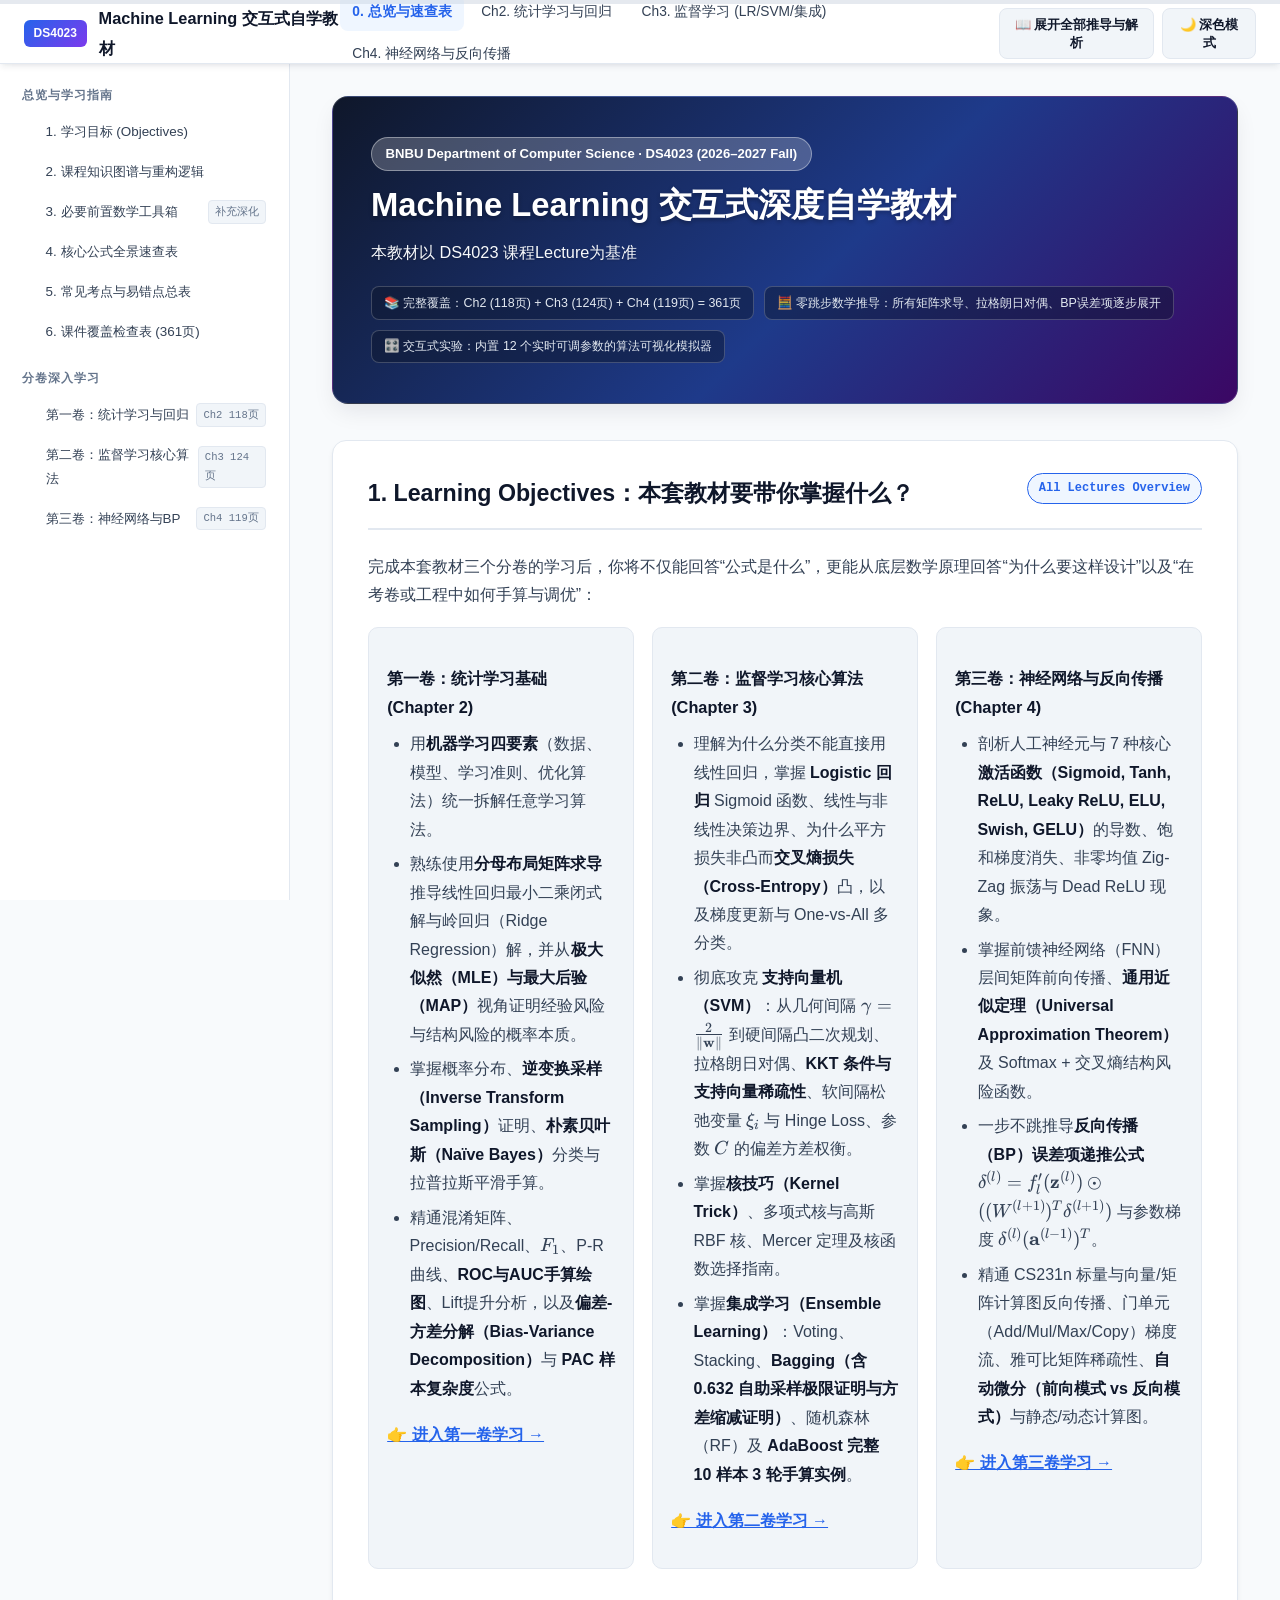
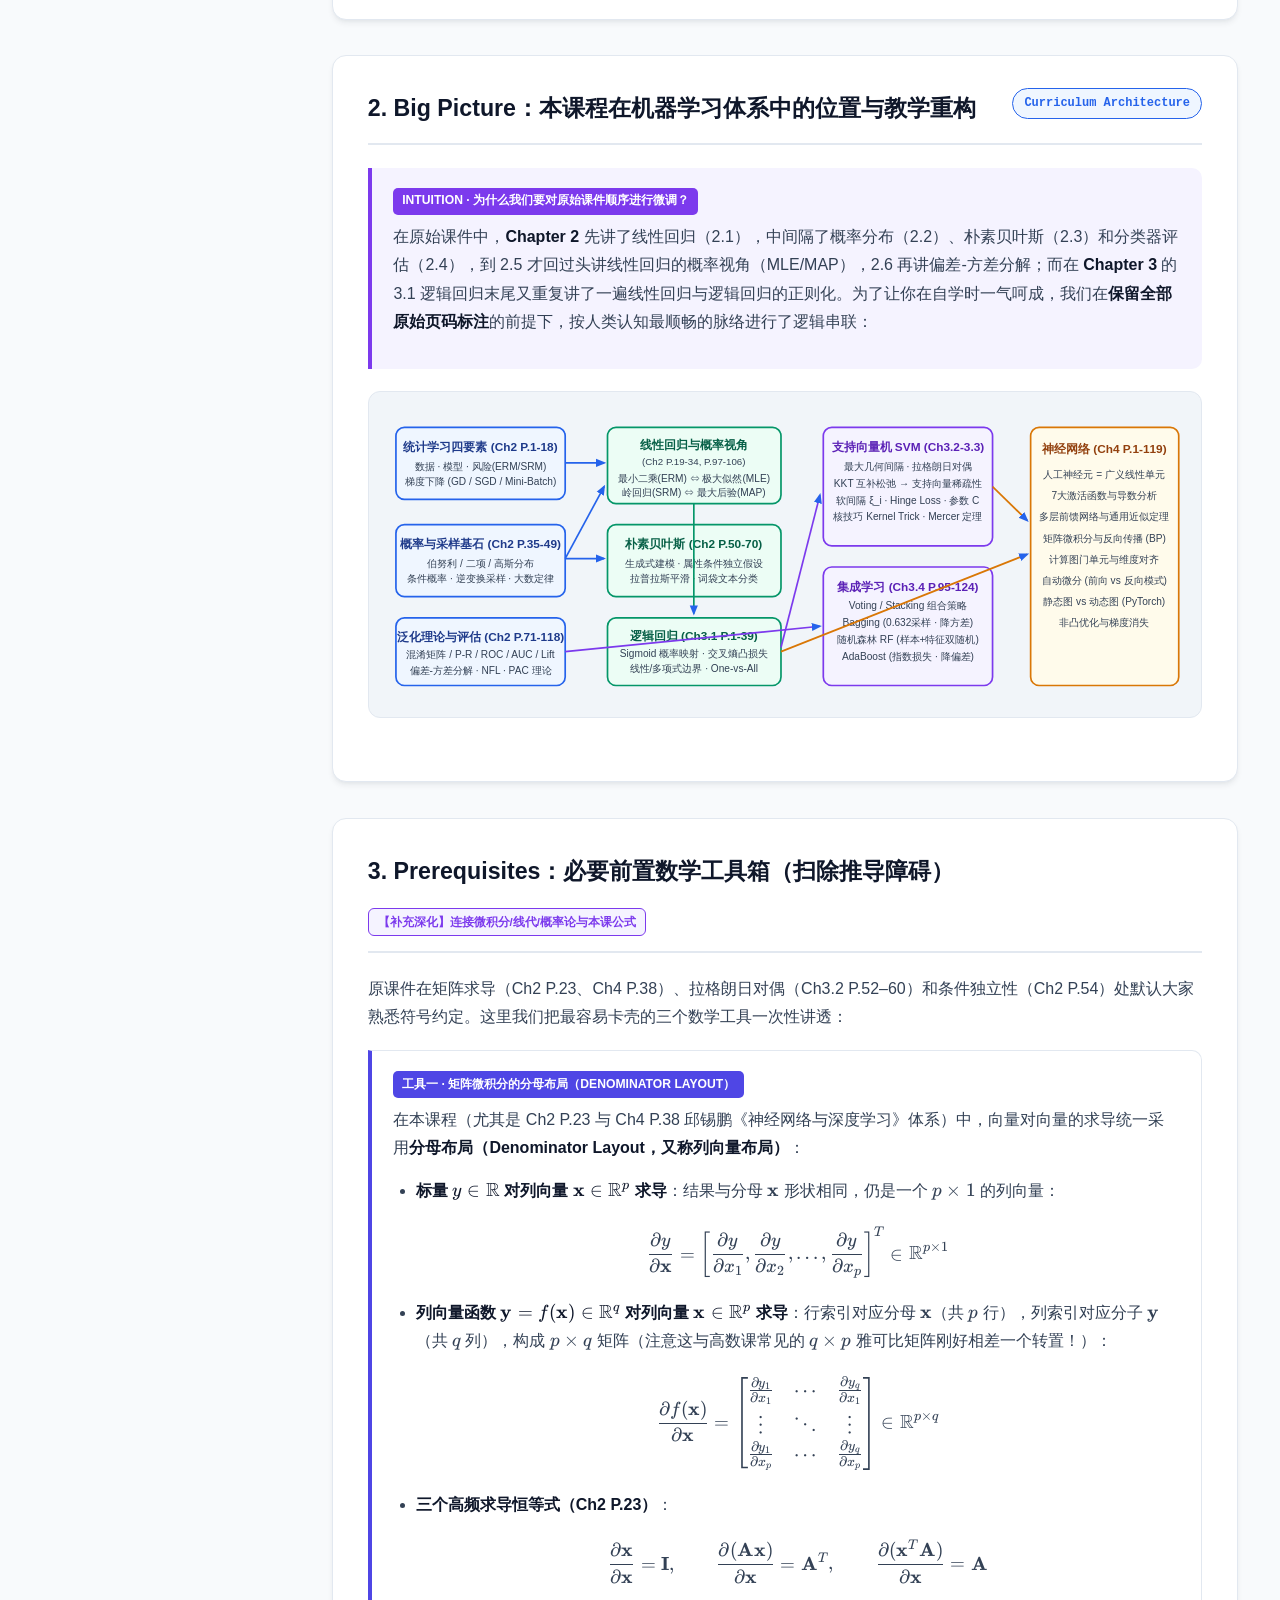
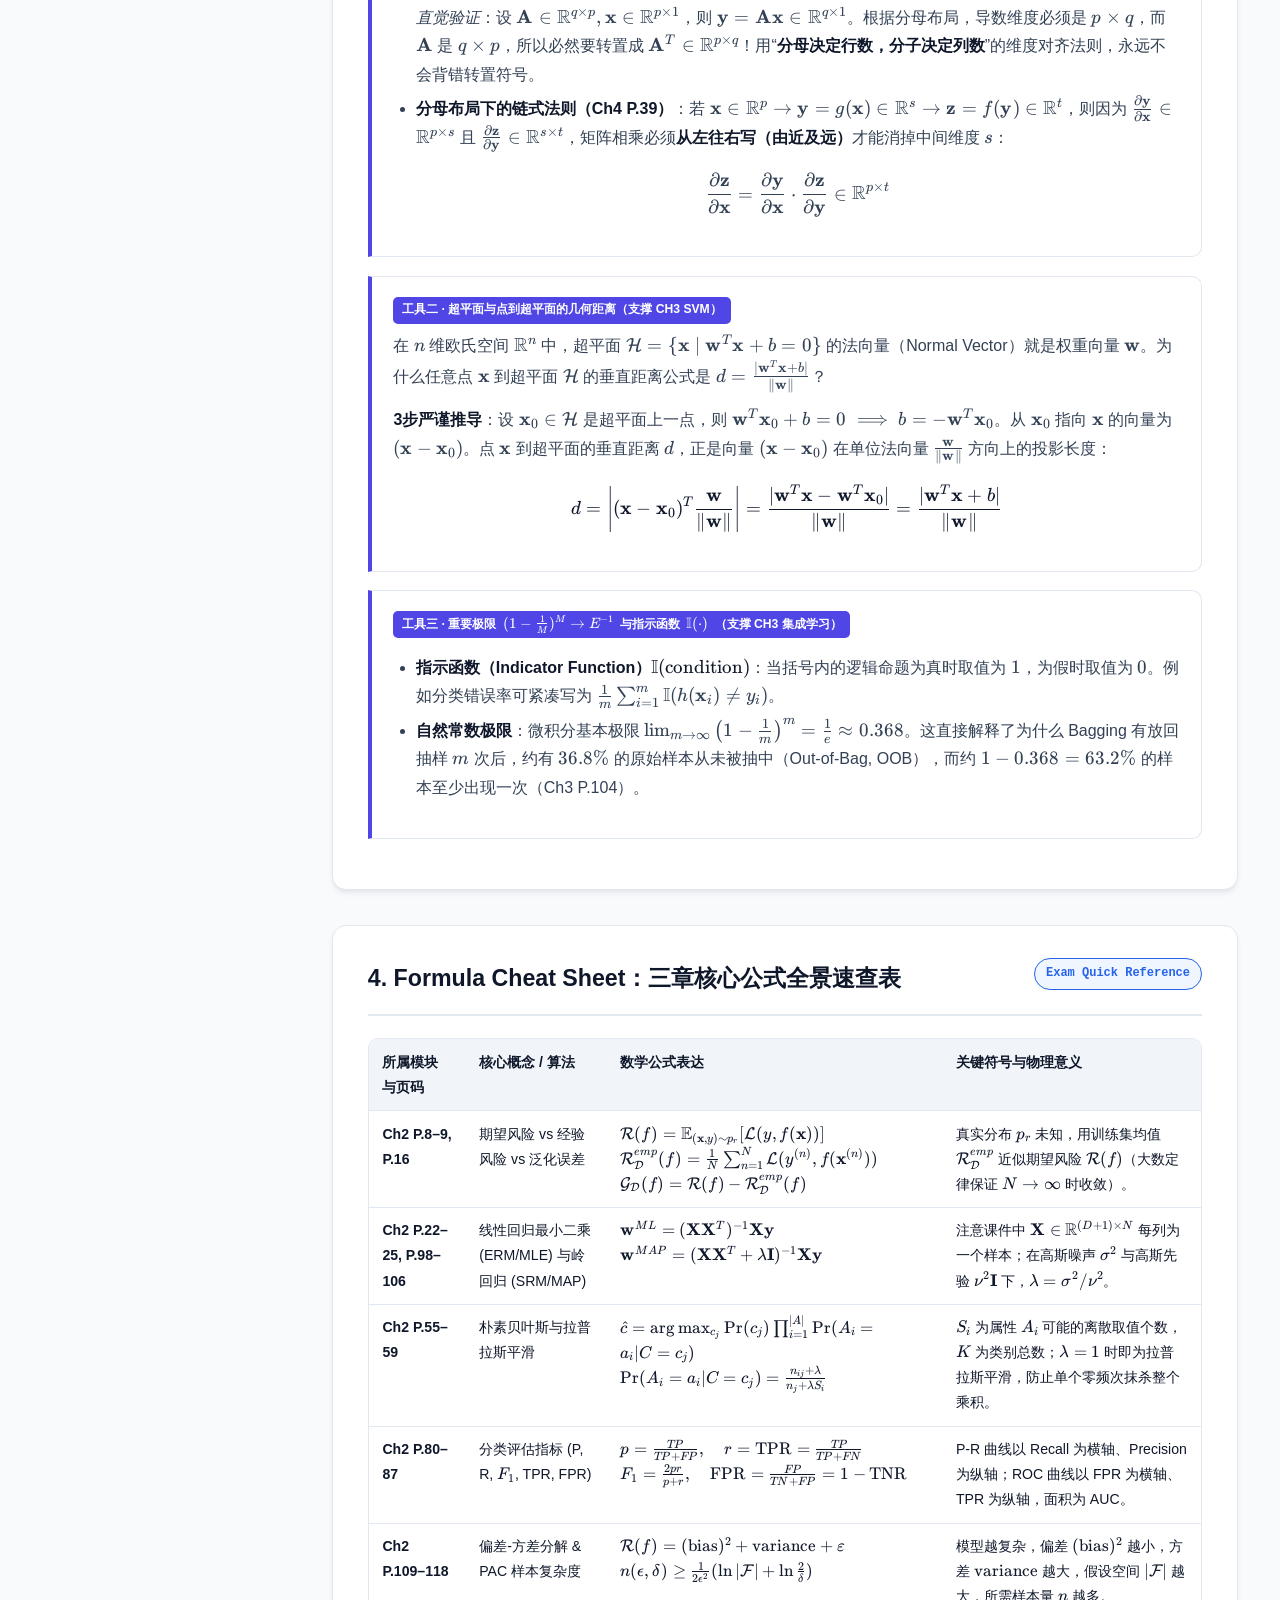
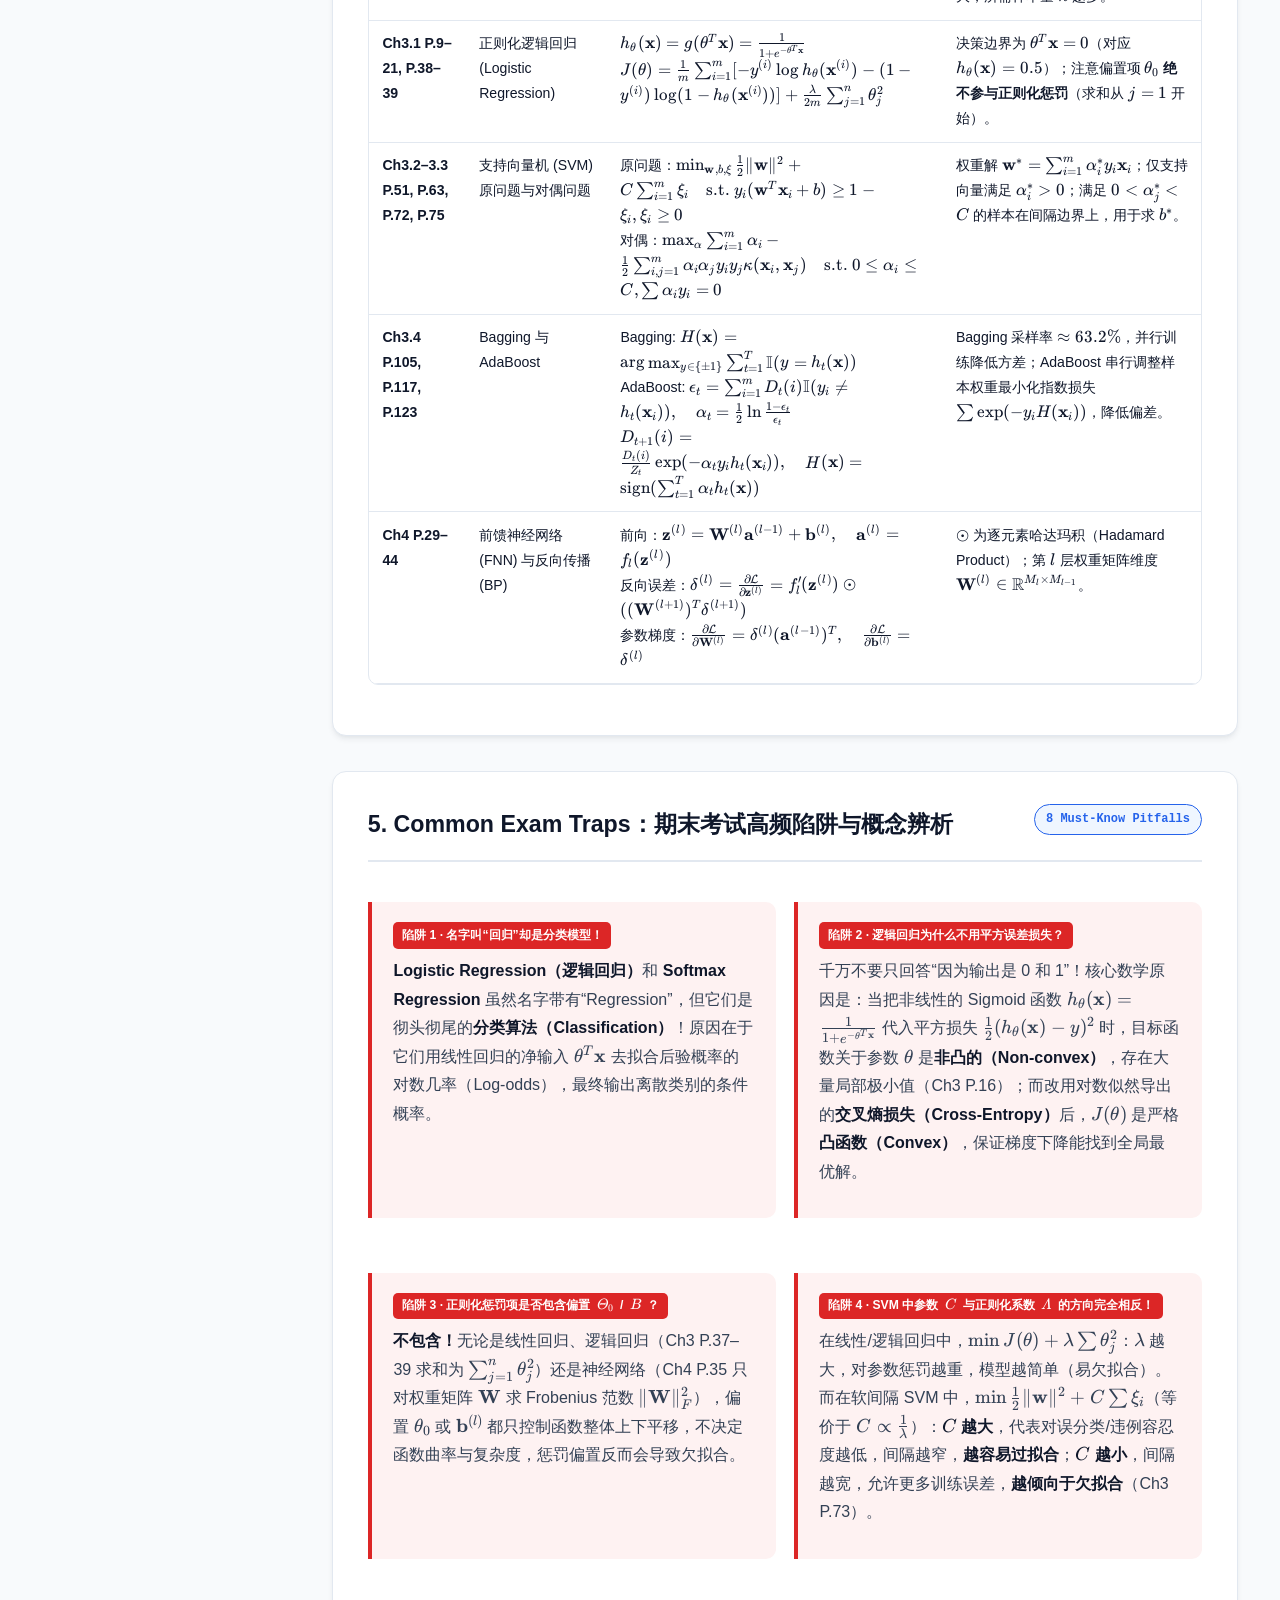
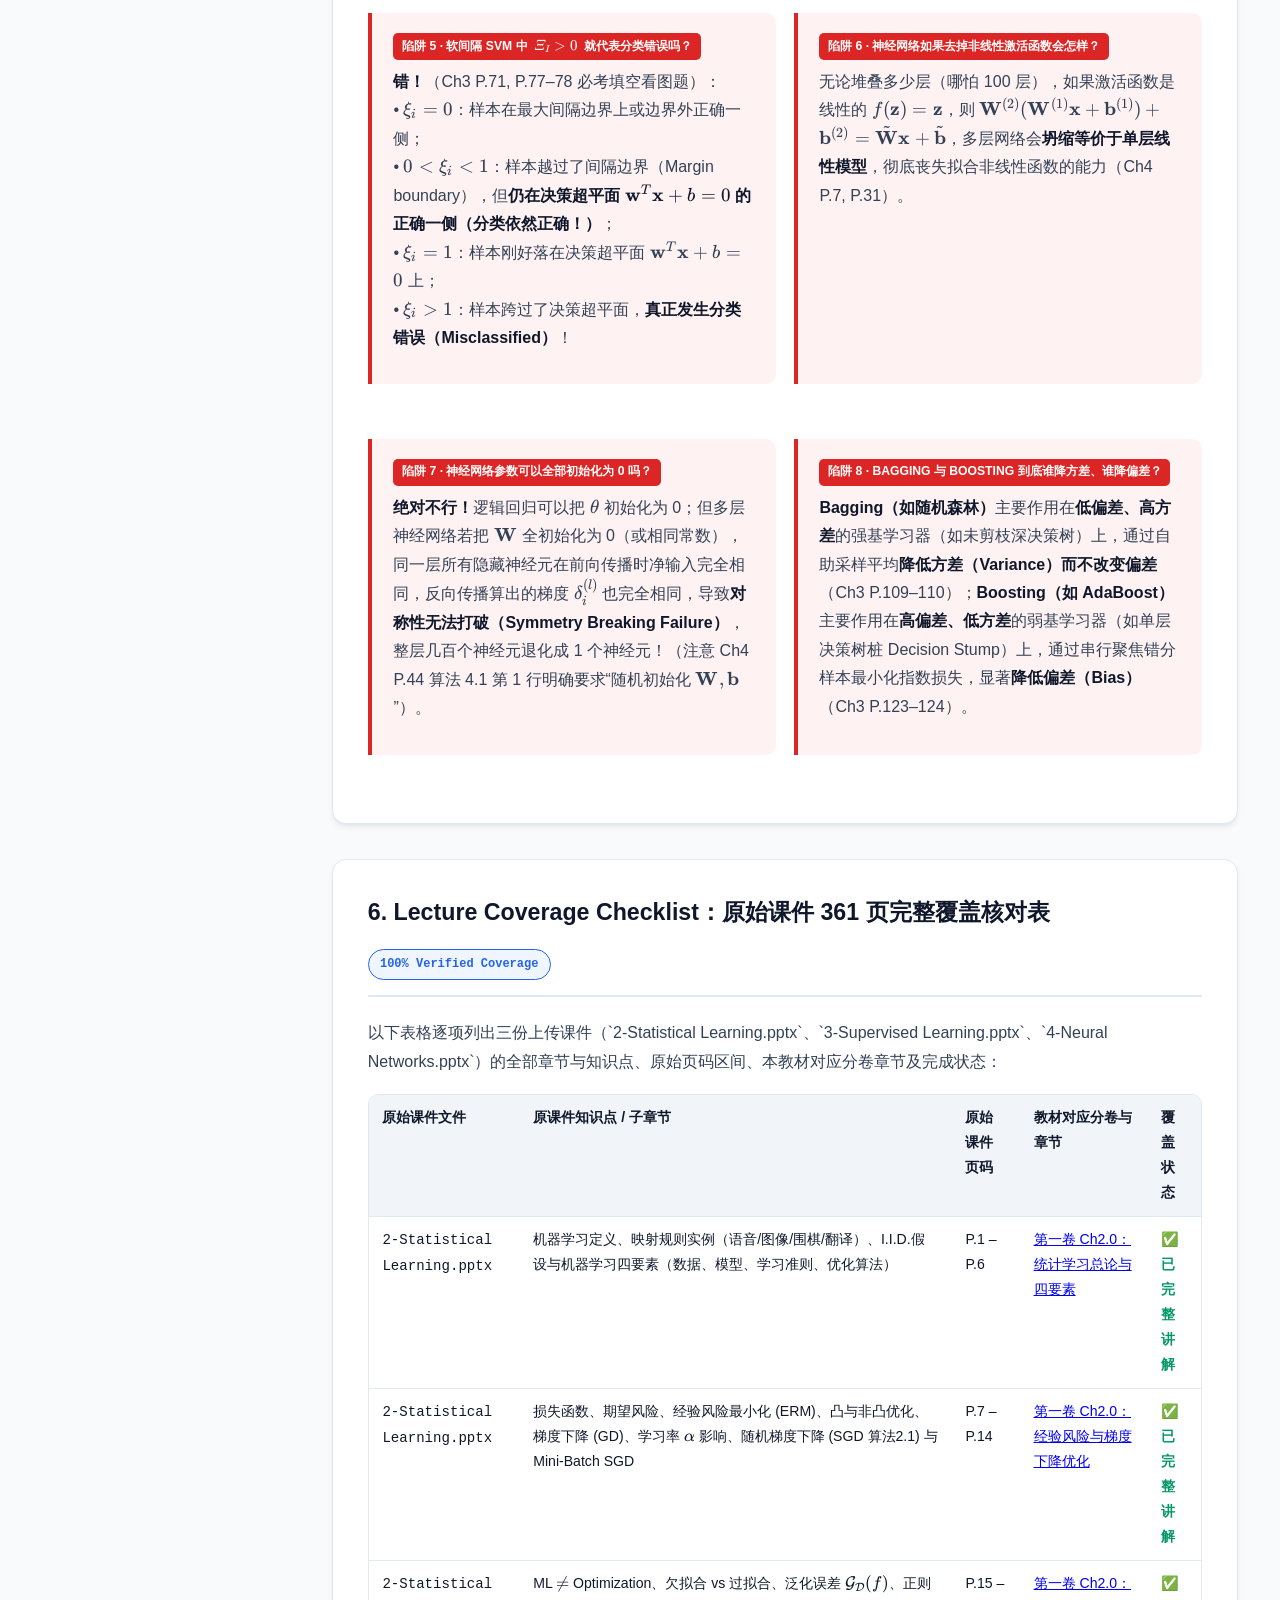
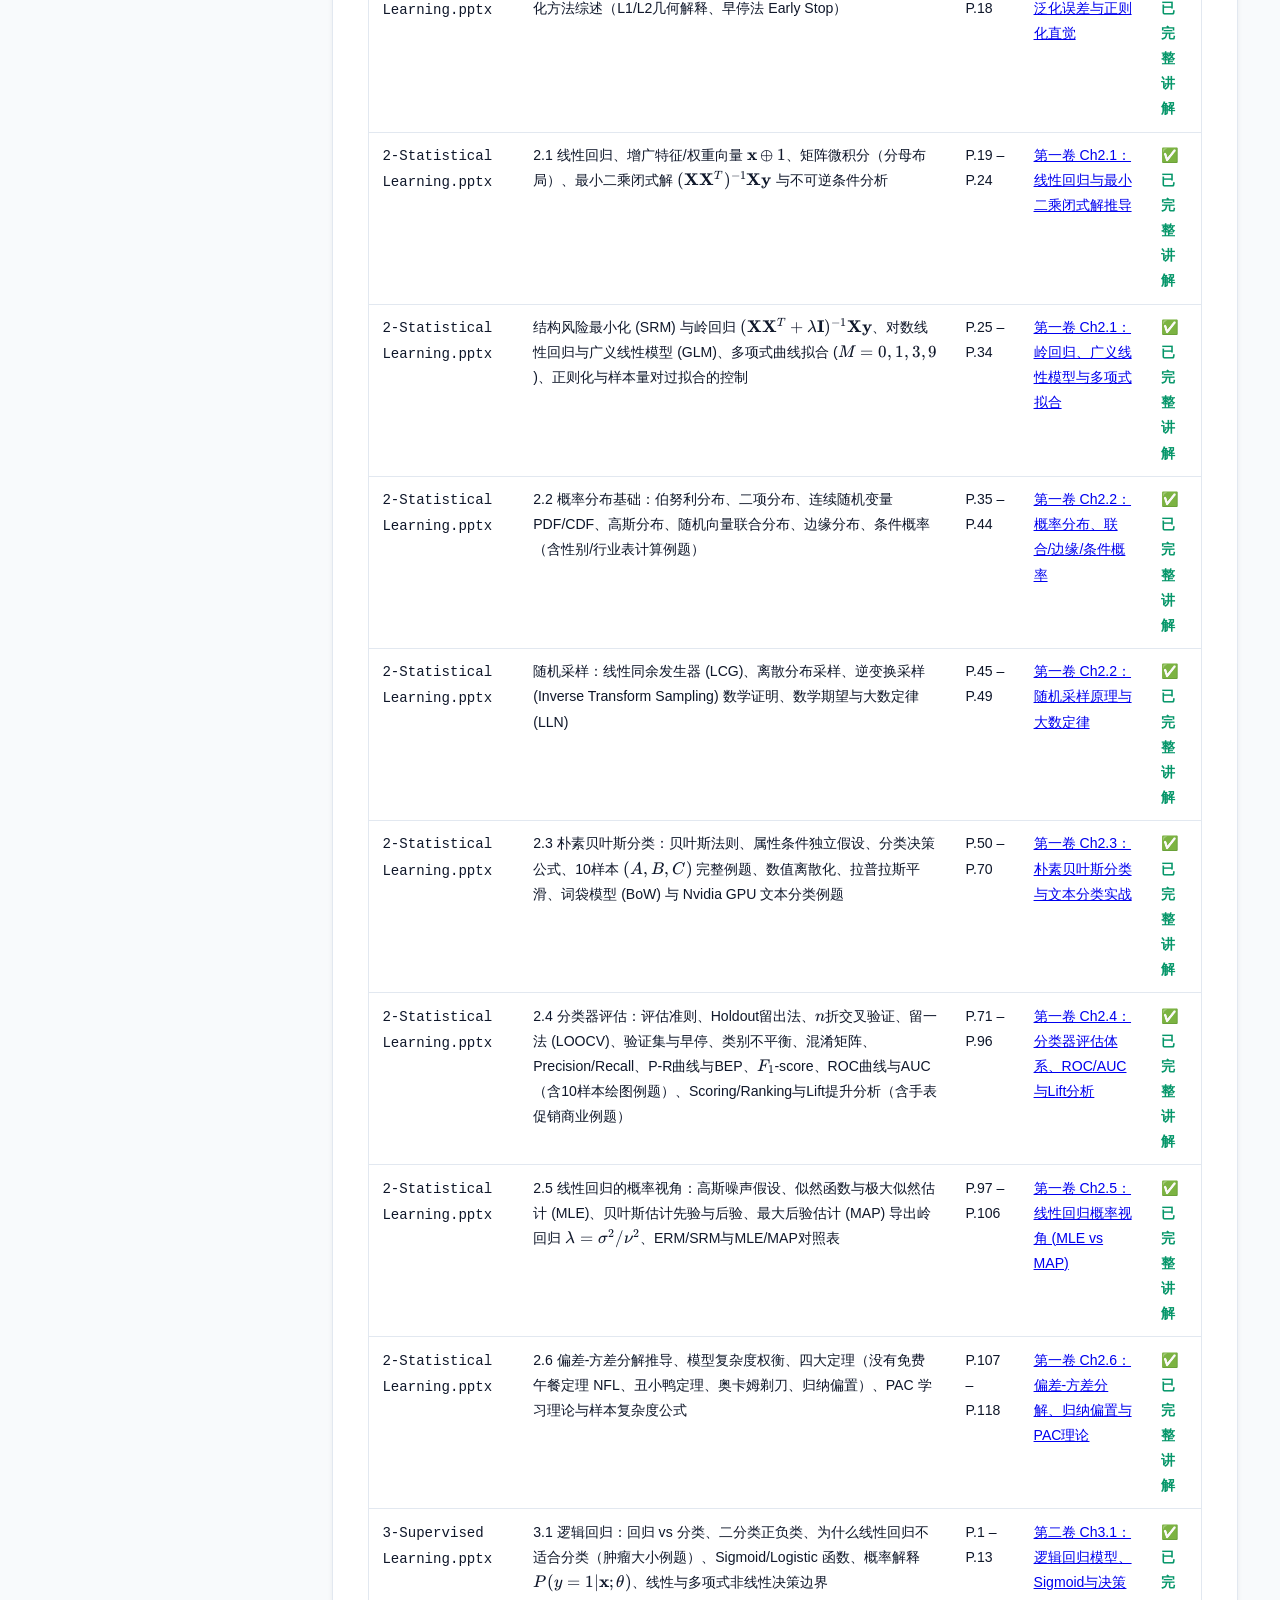
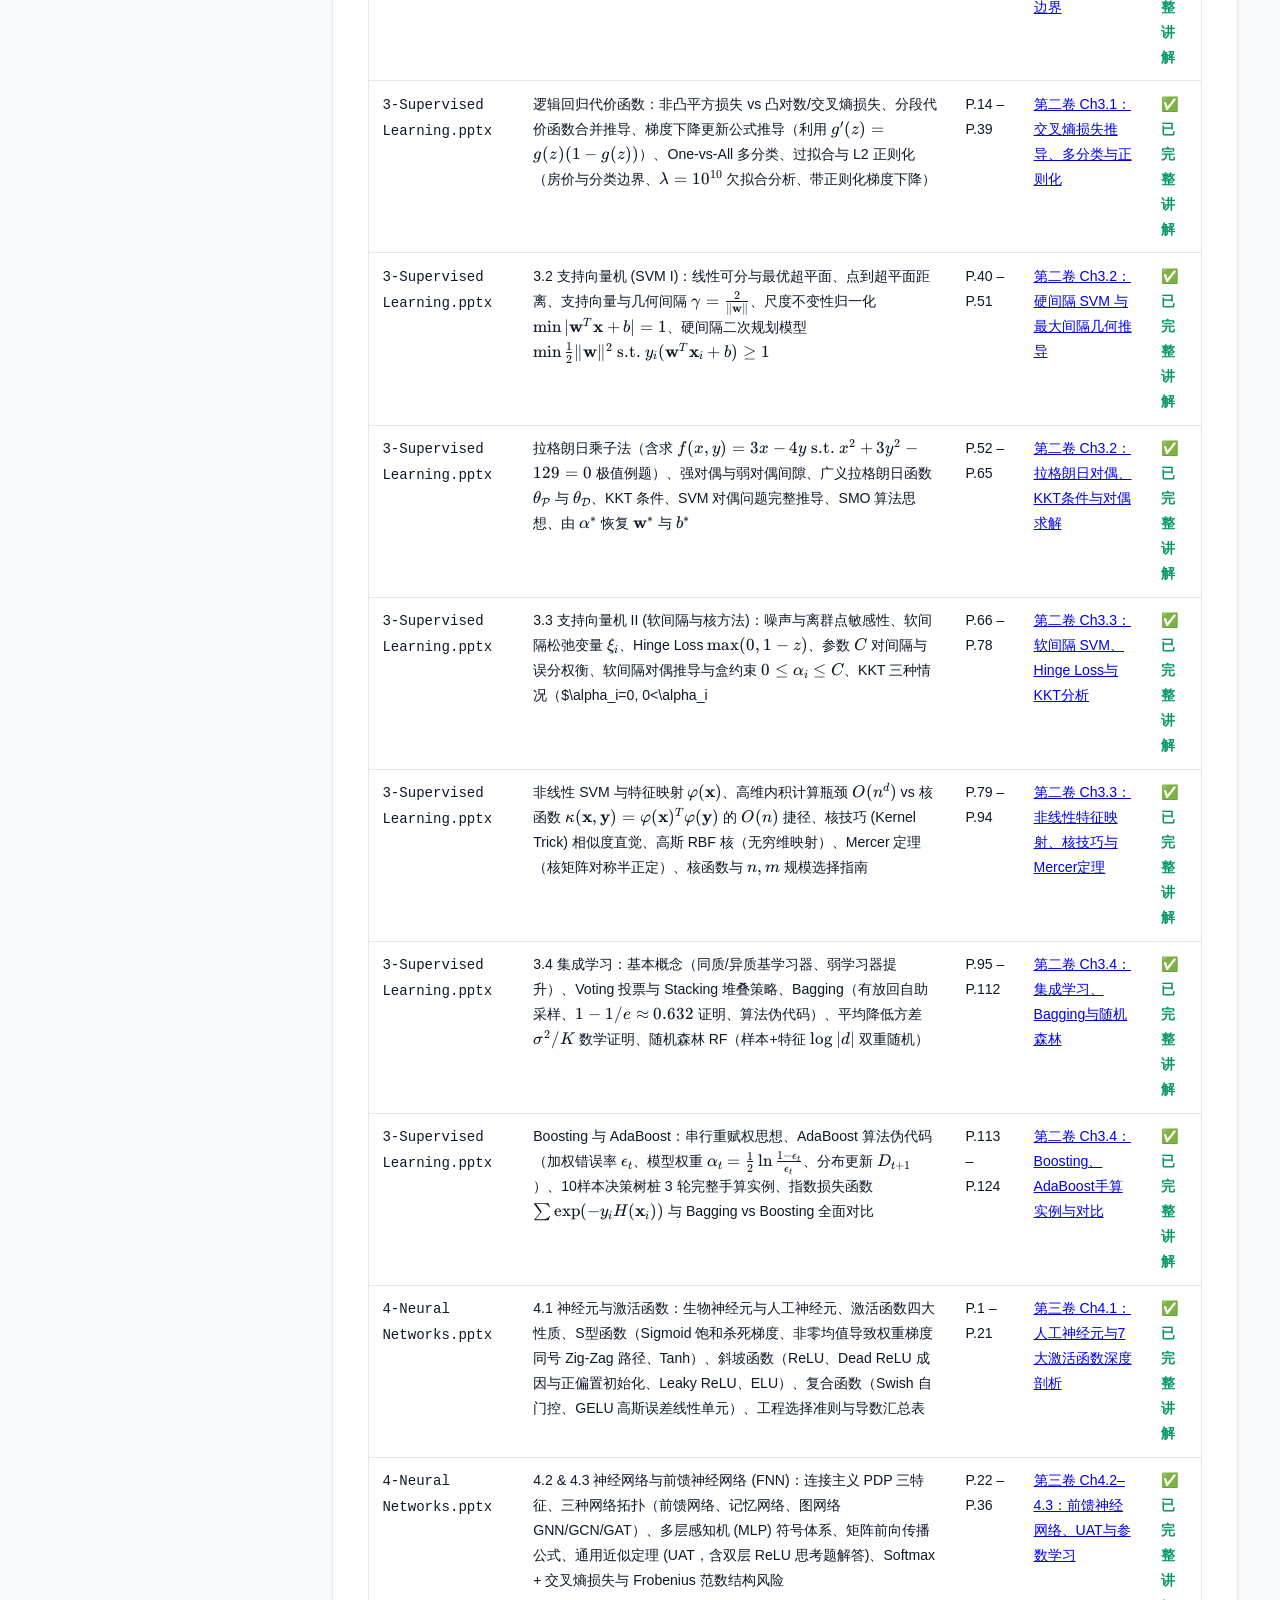
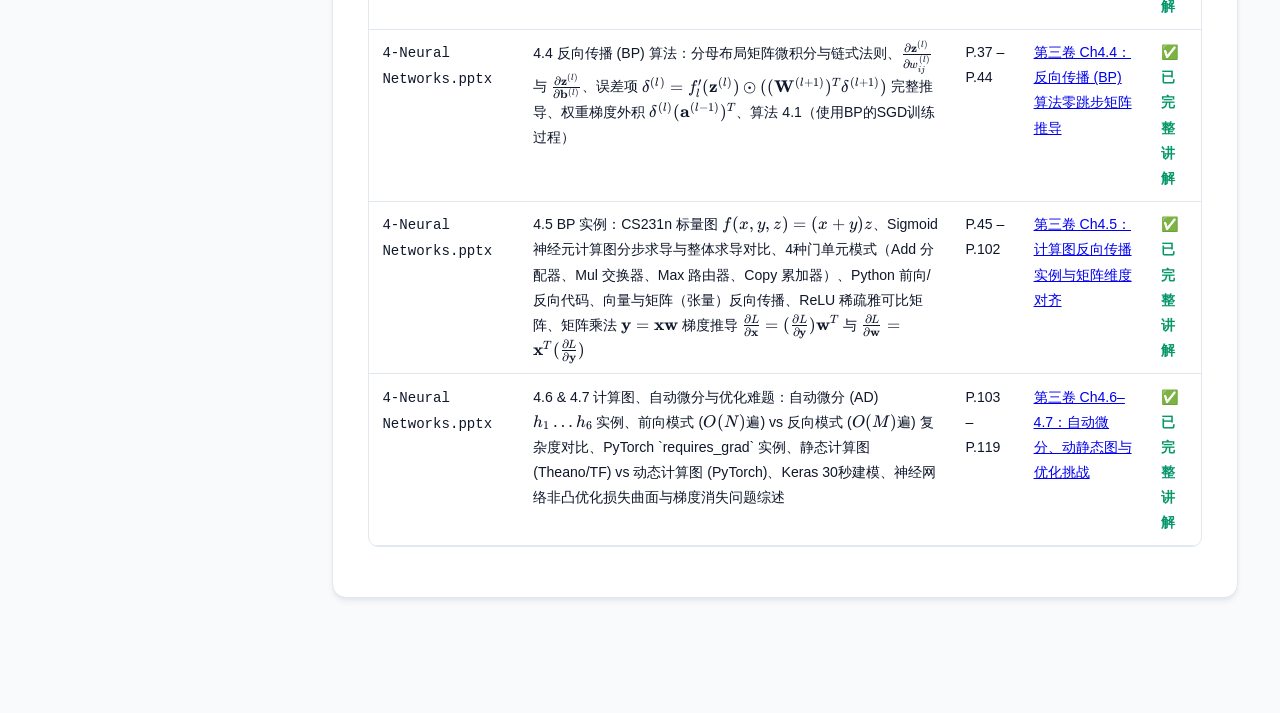
==== commit eb835817: "Revise course material description in index.html Updated the description paragraph for the course ma" ====
--- a/index.html
+++ b/index.html
@@ -146,7 +146,7 @@
       <section class="hero">
         <span class="hero-eyebrow">BNBU Department of Computer Science · DS4023 (2026–2027 Fall)</span>
         <h1>Machine Learning 交互式深度自学教材</h1>
-        <p>本教材以 DS4023 课程上传的三份核心 Lecture Slides（共 361 页）为严格边界与考纲基准，遵循 <strong>Andrew Ng（吴恩达）“直觉先行、循序渐进、零跳步推导、具体数值算例、交互式可视化”</strong> 的八步教学法重新编写。即使完全脱离原始 PPT，你也可以通过本教材建立起严密、直观且经得起推导检验的机器学习知识体系。</p>
+        <p>本教材以 DS4023 课程Lecture为基准</p>
         <div class="hero-meta">
           <span class="hero-pill">📚 完整覆盖：Ch2 (118页) + Ch3 (124页) + Ch4 (119页) = 361页</span>
           <span class="hero-pill">🧮 零跳步数学推导：所有矩阵求导、拉格朗日对偶、BP误差项逐步展开</span>
@@ -690,4 +690,4 @@
     });
   </script>
 </body>
-</html>+</html>
